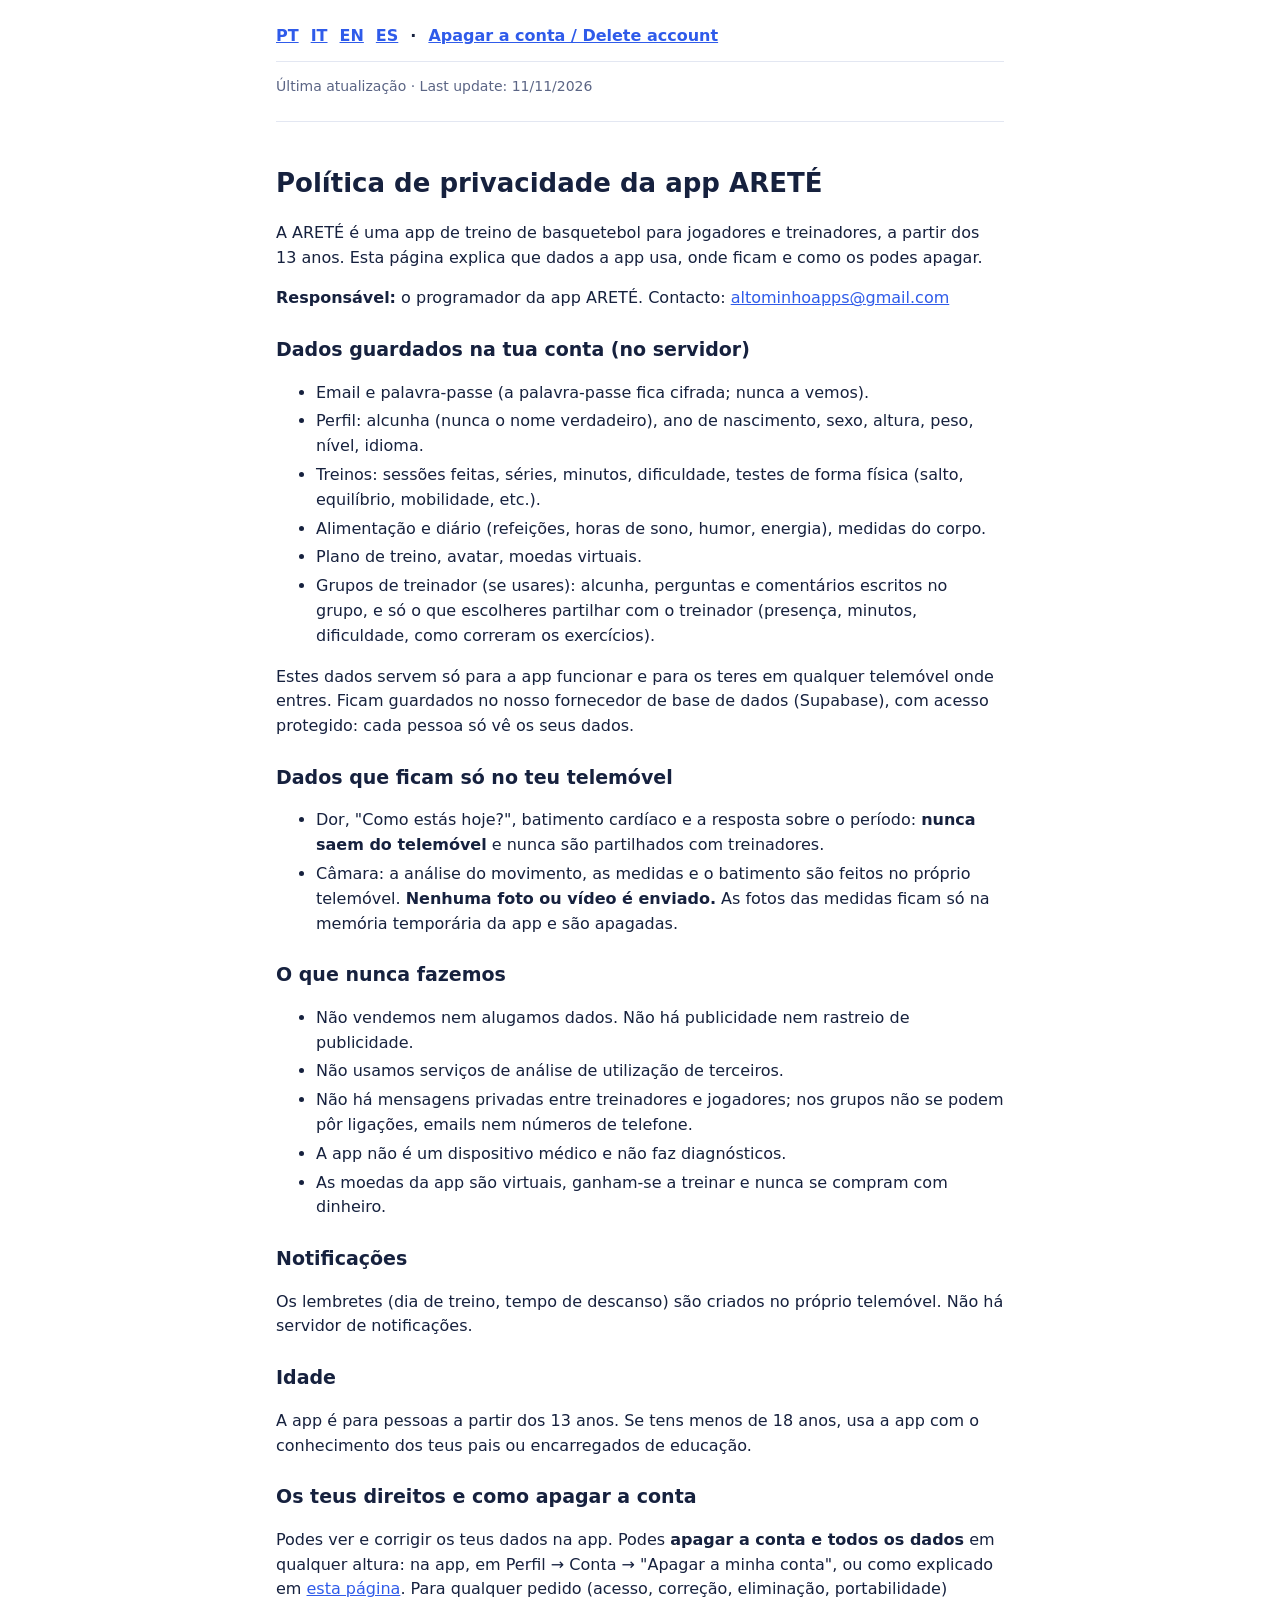
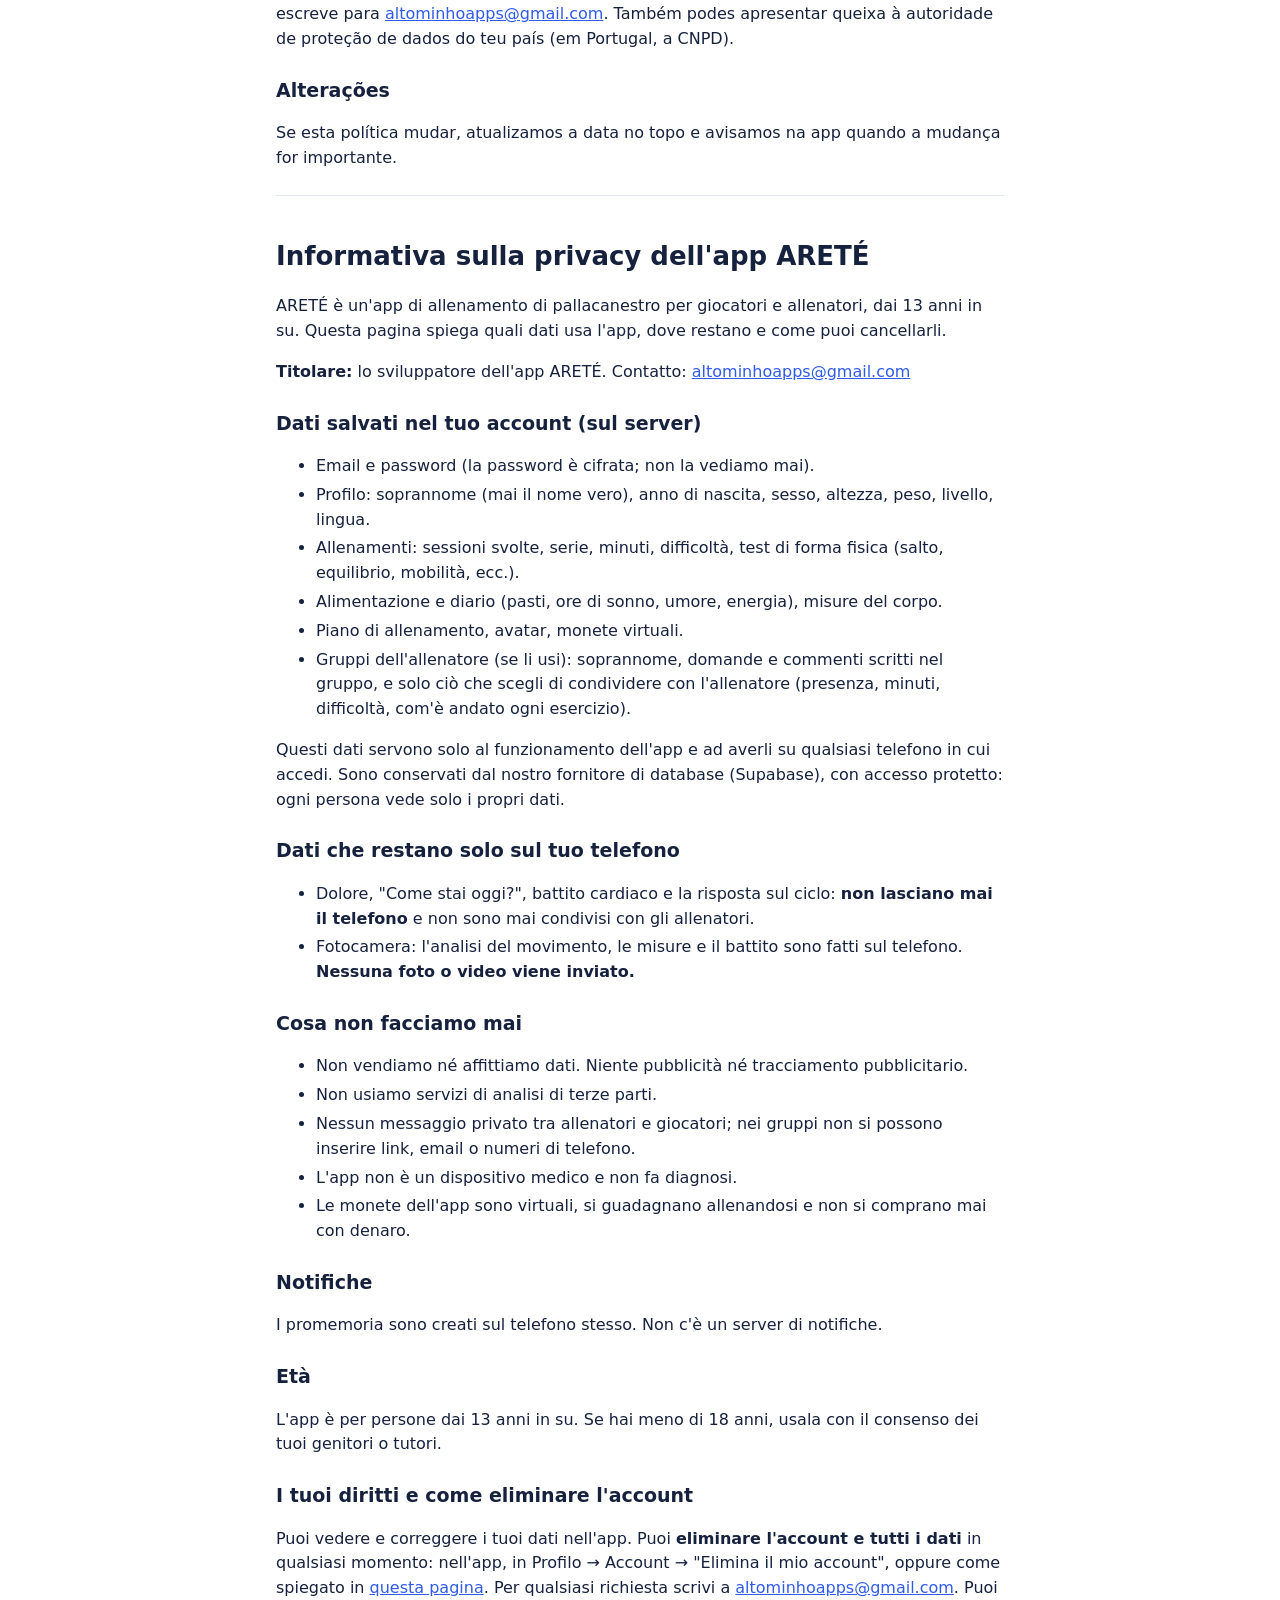
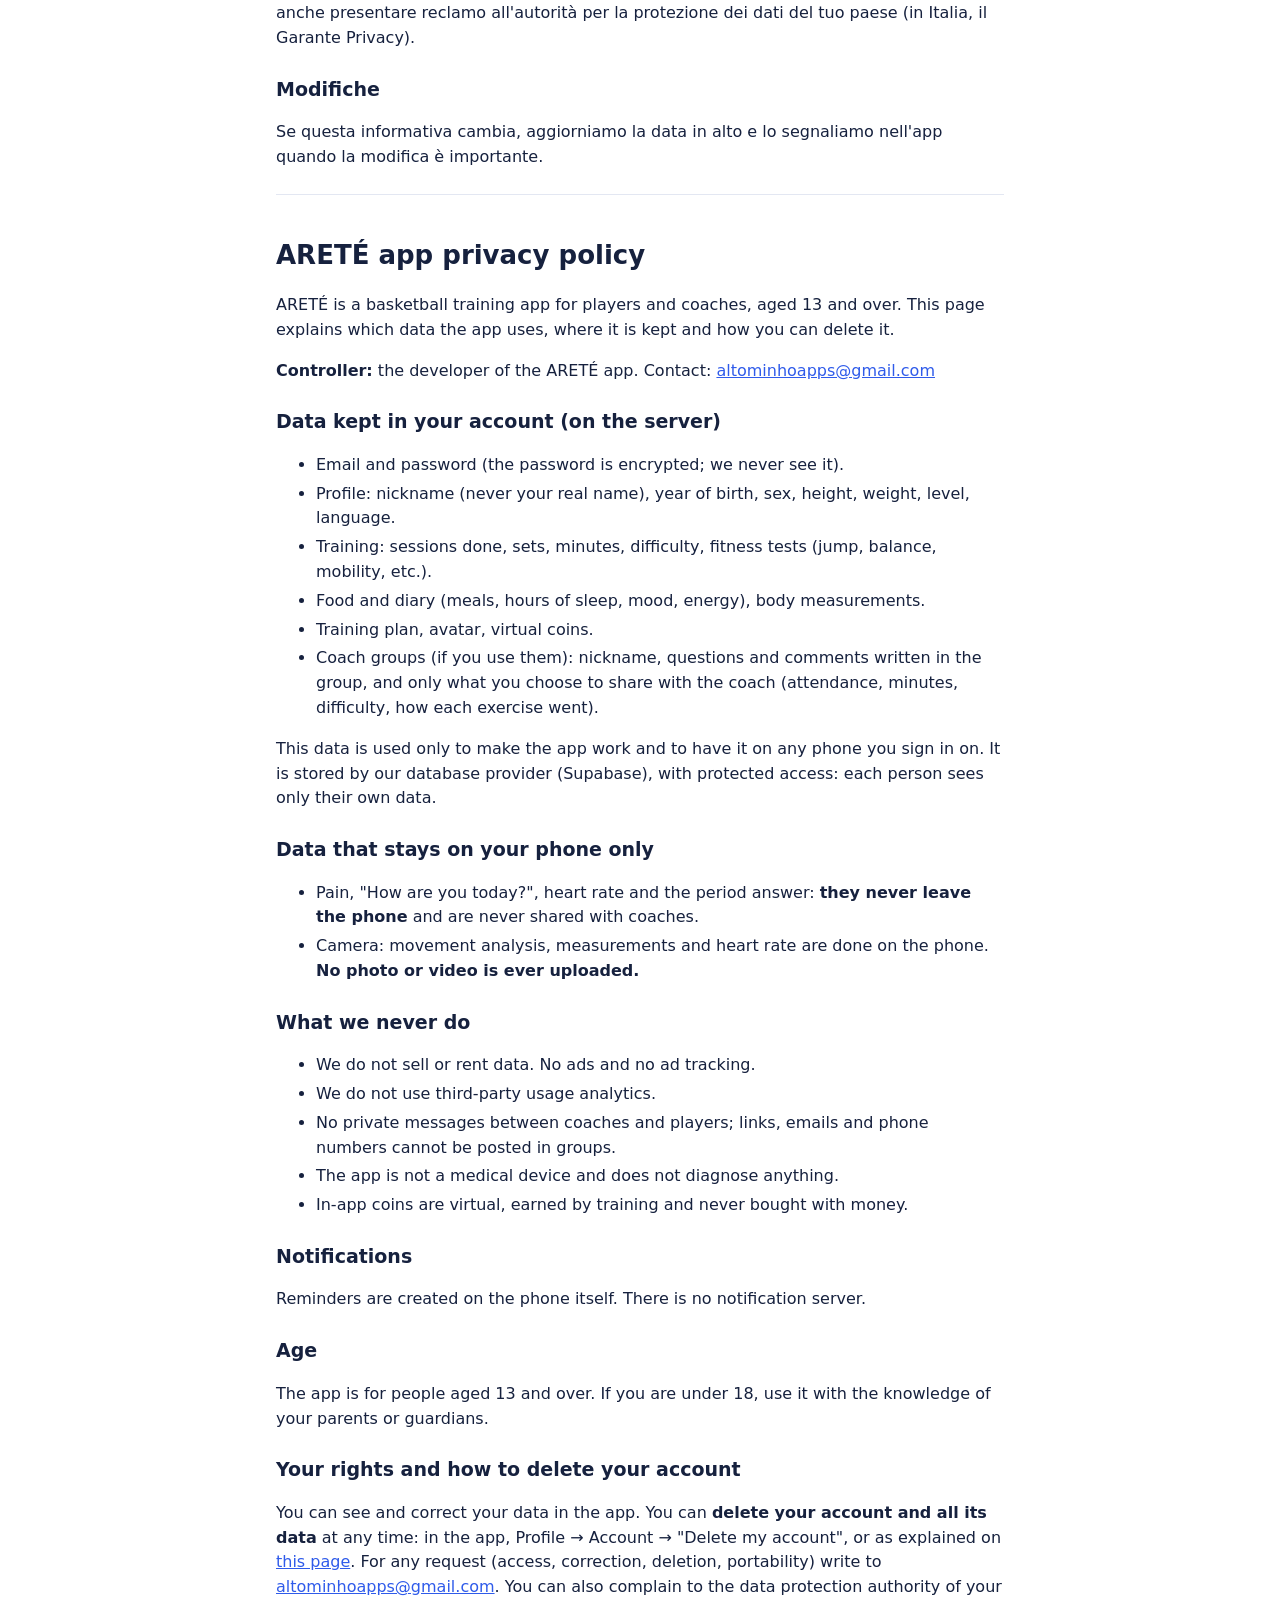
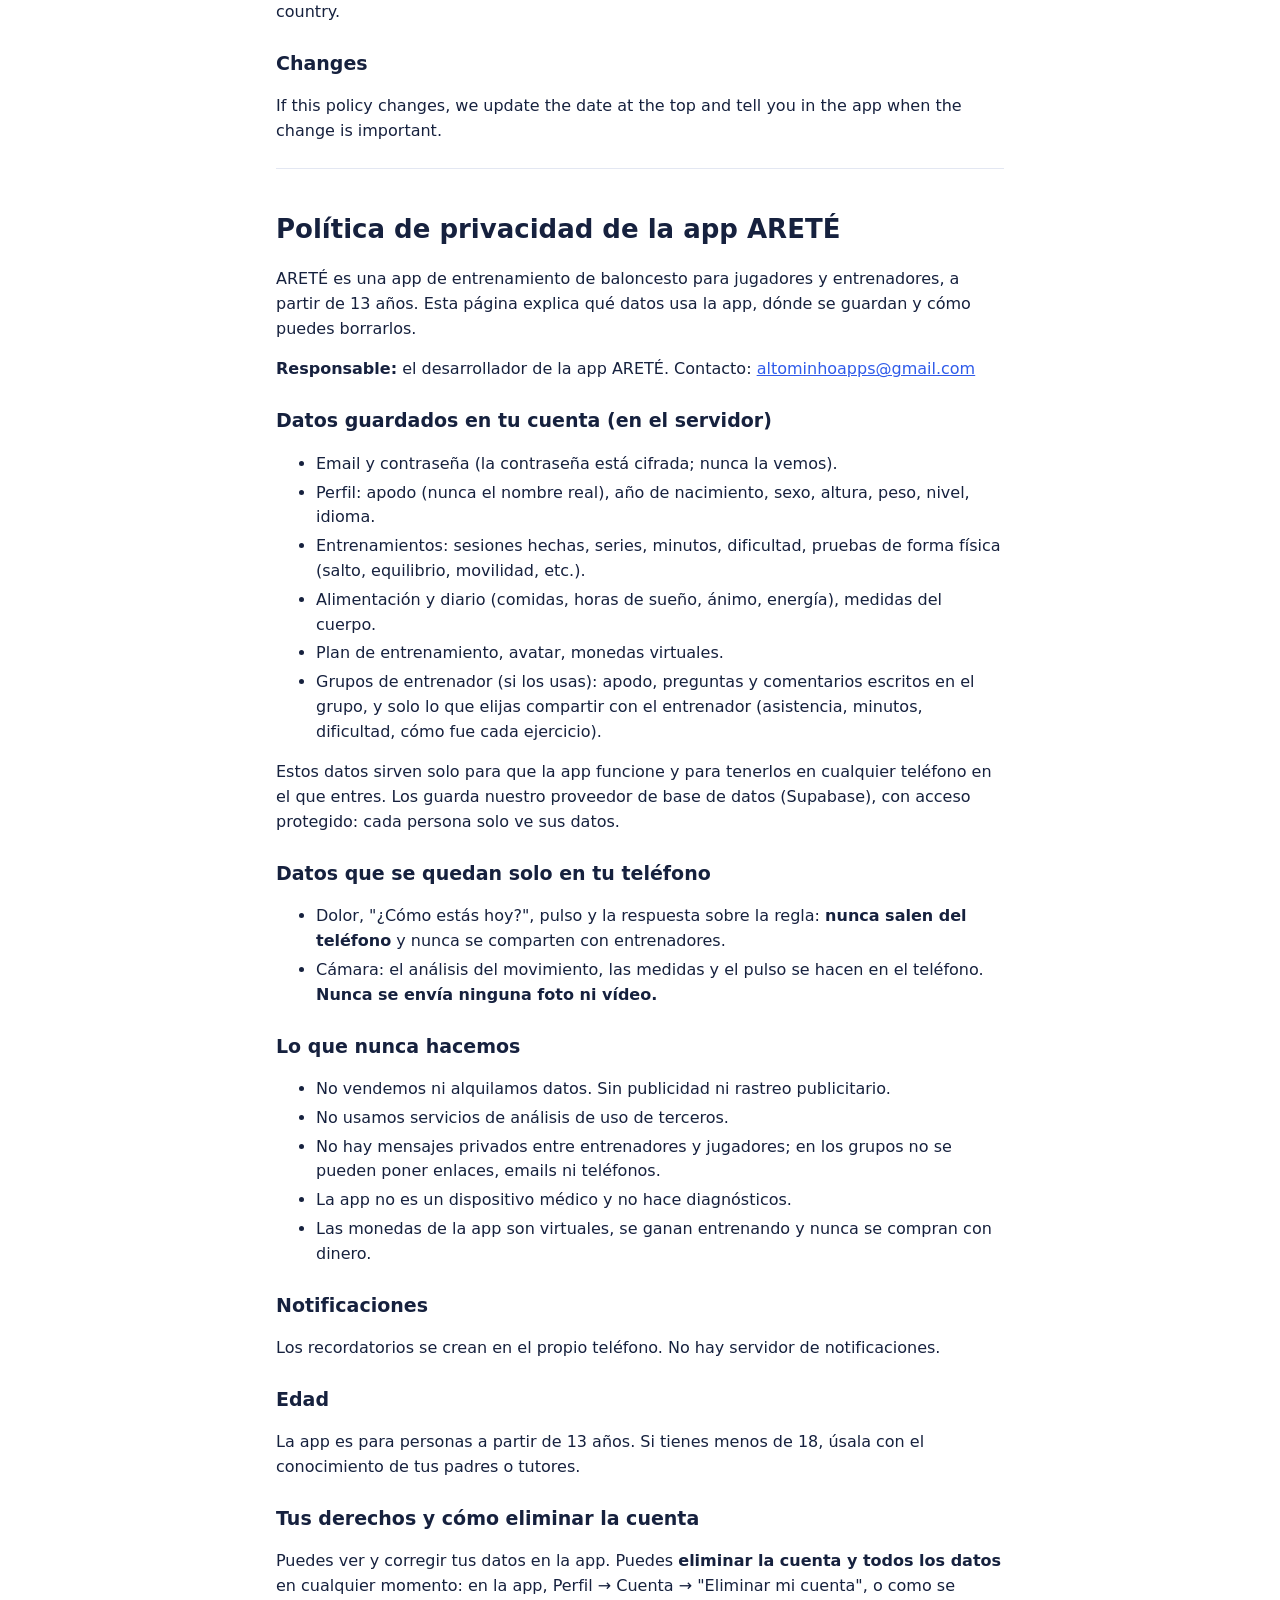
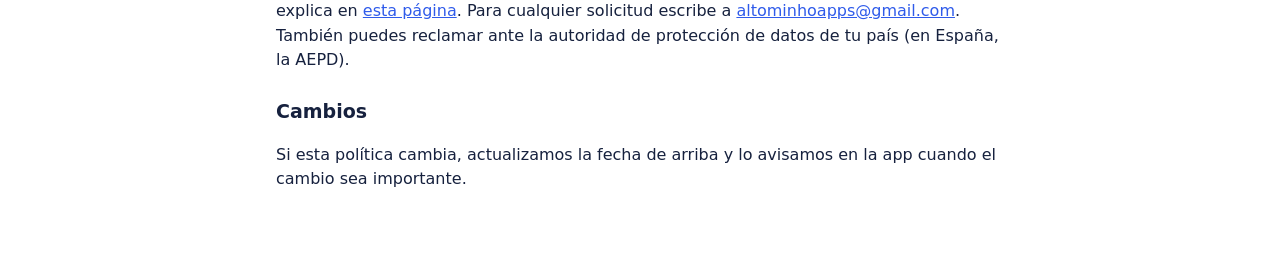
==== privacy.html @ 1be3f783 "ARETÉ: privacy policy and account deletion pages (PT/IT/EN/ES)" ====
<!doctype html>
<html lang="pt">
<head>
<meta charset="utf-8">
<meta name="viewport" content="width=device-width, initial-scale=1">
<title>ARETÉ — Política de privacidade · Privacy policy</title>
<link rel="stylesheet" href="style.css">
</head>
<body>
<main>
<nav class="langs"><a href="#pt">PT</a><a href="#it">IT</a><a href="#en">EN</a><a href="#es">ES</a> · <a href="delete.html">Apagar a conta / Delete account</a></nav>
<p class="meta">Última atualização · Last update: 11/11/2026</p>

<!-- ================================================================== PT -->
<section id="pt" lang="pt">
<h1>Política de privacidade da app ARETÉ</h1>
<p>A ARETÉ é uma app de treino de basquetebol para jogadores e treinadores, a partir dos 13 anos. Esta página explica que dados a app usa, onde ficam e como os podes apagar.</p>
<p><strong>Responsável:</strong> o programador da app ARETÉ. Contacto: <a href="mailto:altominhoapps@gmail.com">altominhoapps@gmail.com</a></p>

<h2>Dados guardados na tua conta (no servidor)</h2>
<ul>
<li>Email e palavra-passe (a palavra-passe fica cifrada; nunca a vemos).</li>
<li>Perfil: alcunha (nunca o nome verdadeiro), ano de nascimento, sexo, altura, peso, nível, idioma.</li>
<li>Treinos: sessões feitas, séries, minutos, dificuldade, testes de forma física (salto, equilíbrio, mobilidade, etc.).</li>
<li>Alimentação e diário (refeições, horas de sono, humor, energia), medidas do corpo.</li>
<li>Plano de treino, avatar, moedas virtuais.</li>
<li>Grupos de treinador (se usares): alcunha, perguntas e comentários escritos no grupo, e só o que escolheres partilhar com o treinador (presença, minutos, dificuldade, como correram os exercícios).</li>
</ul>
<p>Estes dados servem só para a app funcionar e para os teres em qualquer telemóvel onde entres. Ficam guardados no nosso fornecedor de base de dados (Supabase), com acesso protegido: cada pessoa só vê os seus dados.</p>

<h2>Dados que ficam só no teu telemóvel</h2>
<ul>
<li>Dor, "Como estás hoje?", batimento cardíaco e a resposta sobre o período: <strong>nunca saem do telemóvel</strong> e nunca são partilhados com treinadores.</li>
<li>Câmara: a análise do movimento, as medidas e o batimento são feitos no próprio telemóvel. <strong>Nenhuma foto ou vídeo é enviado.</strong> As fotos das medidas ficam só na memória temporária da app e são apagadas.</li>
</ul>

<h2>O que nunca fazemos</h2>
<ul>
<li>Não vendemos nem alugamos dados. Não há publicidade nem rastreio de publicidade.</li>
<li>Não usamos serviços de análise de utilização de terceiros.</li>
<li>Não há mensagens privadas entre treinadores e jogadores; nos grupos não se podem pôr ligações, emails nem números de telefone.</li>
<li>A app não é um dispositivo médico e não faz diagnósticos.</li>
<li>As moedas da app são virtuais, ganham-se a treinar e nunca se compram com dinheiro.</li>
</ul>

<h2>Notificações</h2>
<p>Os lembretes (dia de treino, tempo de descanso) são criados no próprio telemóvel. Não há servidor de notificações.</p>

<h2>Idade</h2>
<p>A app é para pessoas a partir dos 13 anos. Se tens menos de 18 anos, usa a app com o conhecimento dos teus pais ou encarregados de educação.</p>

<h2>Os teus direitos e como apagar a conta</h2>
<p>Podes ver e corrigir os teus dados na app. Podes <strong>apagar a conta e todos os dados</strong> em qualquer altura: na app, em Perfil → Conta → "Apagar a minha conta", ou como explicado em <a href="delete.html#pt">esta página</a>. Para qualquer pedido (acesso, correção, eliminação, portabilidade) escreve para <a href="mailto:altominhoapps@gmail.com">altominhoapps@gmail.com</a>. Também podes apresentar queixa à autoridade de proteção de dados do teu país (em Portugal, a CNPD).</p>

<h2>Alterações</h2>
<p>Se esta política mudar, atualizamos a data no topo e avisamos na app quando a mudança for importante.</p>
</section>

<!-- ================================================================== IT -->
<section id="it" lang="it">
<h1>Informativa sulla privacy dell'app ARETÉ</h1>
<p>ARETÉ è un'app di allenamento di pallacanestro per giocatori e allenatori, dai 13 anni in su. Questa pagina spiega quali dati usa l'app, dove restano e come puoi cancellarli.</p>
<p><strong>Titolare:</strong> lo sviluppatore dell'app ARETÉ. Contatto: <a href="mailto:altominhoapps@gmail.com">altominhoapps@gmail.com</a></p>
<h2>Dati salvati nel tuo account (sul server)</h2>
<ul>
<li>Email e password (la password è cifrata; non la vediamo mai).</li>
<li>Profilo: soprannome (mai il nome vero), anno di nascita, sesso, altezza, peso, livello, lingua.</li>
<li>Allenamenti: sessioni svolte, serie, minuti, difficoltà, test di forma fisica (salto, equilibrio, mobilità, ecc.).</li>
<li>Alimentazione e diario (pasti, ore di sonno, umore, energia), misure del corpo.</li>
<li>Piano di allenamento, avatar, monete virtuali.</li>
<li>Gruppi dell'allenatore (se li usi): soprannome, domande e commenti scritti nel gruppo, e solo ciò che scegli di condividere con l'allenatore (presenza, minuti, difficoltà, com'è andato ogni esercizio).</li>
</ul>
<p>Questi dati servono solo al funzionamento dell'app e ad averli su qualsiasi telefono in cui accedi. Sono conservati dal nostro fornitore di database (Supabase), con accesso protetto: ogni persona vede solo i propri dati.</p>
<h2>Dati che restano solo sul tuo telefono</h2>
<ul>
<li>Dolore, "Come stai oggi?", battito cardiaco e la risposta sul ciclo: <strong>non lasciano mai il telefono</strong> e non sono mai condivisi con gli allenatori.</li>
<li>Fotocamera: l'analisi del movimento, le misure e il battito sono fatti sul telefono. <strong>Nessuna foto o video viene inviato.</strong></li>
</ul>
<h2>Cosa non facciamo mai</h2>
<ul>
<li>Non vendiamo né affittiamo dati. Niente pubblicità né tracciamento pubblicitario.</li>
<li>Non usiamo servizi di analisi di terze parti.</li>
<li>Nessun messaggio privato tra allenatori e giocatori; nei gruppi non si possono inserire link, email o numeri di telefono.</li>
<li>L'app non è un dispositivo medico e non fa diagnosi.</li>
<li>Le monete dell'app sono virtuali, si guadagnano allenandosi e non si comprano mai con denaro.</li>
</ul>
<h2>Notifiche</h2>
<p>I promemoria sono creati sul telefono stesso. Non c'è un server di notifiche.</p>
<h2>Età</h2>
<p>L'app è per persone dai 13 anni in su. Se hai meno di 18 anni, usala con il consenso dei tuoi genitori o tutori.</p>
<h2>I tuoi diritti e come eliminare l'account</h2>
<p>Puoi vedere e correggere i tuoi dati nell'app. Puoi <strong>eliminare l'account e tutti i dati</strong> in qualsiasi momento: nell'app, in Profilo → Account → "Elimina il mio account", oppure come spiegato in <a href="delete.html#it">questa pagina</a>. Per qualsiasi richiesta scrivi a <a href="mailto:altominhoapps@gmail.com">altominhoapps@gmail.com</a>. Puoi anche presentare reclamo all'autorità per la protezione dei dati del tuo paese (in Italia, il Garante Privacy).</p>
<h2>Modifiche</h2>
<p>Se questa informativa cambia, aggiorniamo la data in alto e lo segnaliamo nell'app quando la modifica è importante.</p>
</section>

<!-- ================================================================== EN -->
<section id="en" lang="en">
<h1>ARETÉ app privacy policy</h1>
<p>ARETÉ is a basketball training app for players and coaches, aged 13 and over. This page explains which data the app uses, where it is kept and how you can delete it.</p>
<p><strong>Controller:</strong> the developer of the ARETÉ app. Contact: <a href="mailto:altominhoapps@gmail.com">altominhoapps@gmail.com</a></p>
<h2>Data kept in your account (on the server)</h2>
<ul>
<li>Email and password (the password is encrypted; we never see it).</li>
<li>Profile: nickname (never your real name), year of birth, sex, height, weight, level, language.</li>
<li>Training: sessions done, sets, minutes, difficulty, fitness tests (jump, balance, mobility, etc.).</li>
<li>Food and diary (meals, hours of sleep, mood, energy), body measurements.</li>
<li>Training plan, avatar, virtual coins.</li>
<li>Coach groups (if you use them): nickname, questions and comments written in the group, and only what you choose to share with the coach (attendance, minutes, difficulty, how each exercise went).</li>
</ul>
<p>This data is used only to make the app work and to have it on any phone you sign in on. It is stored by our database provider (Supabase), with protected access: each person sees only their own data.</p>
<h2>Data that stays on your phone only</h2>
<ul>
<li>Pain, "How are you today?", heart rate and the period answer: <strong>they never leave the phone</strong> and are never shared with coaches.</li>
<li>Camera: movement analysis, measurements and heart rate are done on the phone. <strong>No photo or video is ever uploaded.</strong></li>
</ul>
<h2>What we never do</h2>
<ul>
<li>We do not sell or rent data. No ads and no ad tracking.</li>
<li>We do not use third-party usage analytics.</li>
<li>No private messages between coaches and players; links, emails and phone numbers cannot be posted in groups.</li>
<li>The app is not a medical device and does not diagnose anything.</li>
<li>In-app coins are virtual, earned by training and never bought with money.</li>
</ul>
<h2>Notifications</h2>
<p>Reminders are created on the phone itself. There is no notification server.</p>
<h2>Age</h2>
<p>The app is for people aged 13 and over. If you are under 18, use it with the knowledge of your parents or guardians.</p>
<h2>Your rights and how to delete your account</h2>
<p>You can see and correct your data in the app. You can <strong>delete your account and all its data</strong> at any time: in the app, Profile → Account → "Delete my account", or as explained on <a href="delete.html#en">this page</a>. For any request (access, correction, deletion, portability) write to <a href="mailto:altominhoapps@gmail.com">altominhoapps@gmail.com</a>. You can also complain to the data protection authority of your country.</p>
<h2>Changes</h2>
<p>If this policy changes, we update the date at the top and tell you in the app when the change is important.</p>
</section>

<!-- ================================================================== ES -->
<section id="es" lang="es">
<h1>Política de privacidad de la app ARETÉ</h1>
<p>ARETÉ es una app de entrenamiento de baloncesto para jugadores y entrenadores, a partir de 13 años. Esta página explica qué datos usa la app, dónde se guardan y cómo puedes borrarlos.</p>
<p><strong>Responsable:</strong> el desarrollador de la app ARETÉ. Contacto: <a href="mailto:altominhoapps@gmail.com">altominhoapps@gmail.com</a></p>
<h2>Datos guardados en tu cuenta (en el servidor)</h2>
<ul>
<li>Email y contraseña (la contraseña está cifrada; nunca la vemos).</li>
<li>Perfil: apodo (nunca el nombre real), año de nacimiento, sexo, altura, peso, nivel, idioma.</li>
<li>Entrenamientos: sesiones hechas, series, minutos, dificultad, pruebas de forma física (salto, equilibrio, movilidad, etc.).</li>
<li>Alimentación y diario (comidas, horas de sueño, ánimo, energía), medidas del cuerpo.</li>
<li>Plan de entrenamiento, avatar, monedas virtuales.</li>
<li>Grupos de entrenador (si los usas): apodo, preguntas y comentarios escritos en el grupo, y solo lo que elijas compartir con el entrenador (asistencia, minutos, dificultad, cómo fue cada ejercicio).</li>
</ul>
<p>Estos datos sirven solo para que la app funcione y para tenerlos en cualquier teléfono en el que entres. Los guarda nuestro proveedor de base de datos (Supabase), con acceso protegido: cada persona solo ve sus datos.</p>
<h2>Datos que se quedan solo en tu teléfono</h2>
<ul>
<li>Dolor, "¿Cómo estás hoy?", pulso y la respuesta sobre la regla: <strong>nunca salen del teléfono</strong> y nunca se comparten con entrenadores.</li>
<li>Cámara: el análisis del movimiento, las medidas y el pulso se hacen en el teléfono. <strong>Nunca se envía ninguna foto ni vídeo.</strong></li>
</ul>
<h2>Lo que nunca hacemos</h2>
<ul>
<li>No vendemos ni alquilamos datos. Sin publicidad ni rastreo publicitario.</li>
<li>No usamos servicios de análisis de uso de terceros.</li>
<li>No hay mensajes privados entre entrenadores y jugadores; en los grupos no se pueden poner enlaces, emails ni teléfonos.</li>
<li>La app no es un dispositivo médico y no hace diagnósticos.</li>
<li>Las monedas de la app son virtuales, se ganan entrenando y nunca se compran con dinero.</li>
</ul>
<h2>Notificaciones</h2>
<p>Los recordatorios se crean en el propio teléfono. No hay servidor de notificaciones.</p>
<h2>Edad</h2>
<p>La app es para personas a partir de 13 años. Si tienes menos de 18, úsala con el conocimiento de tus padres o tutores.</p>
<h2>Tus derechos y cómo eliminar la cuenta</h2>
<p>Puedes ver y corregir tus datos en la app. Puedes <strong>eliminar la cuenta y todos los datos</strong> en cualquier momento: en la app, Perfil → Cuenta → "Eliminar mi cuenta", o como se explica en <a href="delete.html#es">esta página</a>. Para cualquier solicitud escribe a <a href="mailto:altominhoapps@gmail.com">altominhoapps@gmail.com</a>. También puedes reclamar ante la autoridad de protección de datos de tu país (en España, la AEPD).</p>
<h2>Cambios</h2>
<p>Si esta política cambia, actualizamos la fecha de arriba y lo avisamos en la app cuando el cambio sea importante.</p>
</section>
</main>
</body>
</html>
---- style.css ----
:root { --bg: #ffffff; --text: #16213e; --muted: #5b6585; --accent: #2f5bea; --line: #e3e7f2; }
@media (prefers-color-scheme: dark) { :root { --bg: #0b1024; --text: #eef1fb; --muted: #9aa5c8; --accent: #6ea8ff; --line: #24304f; } }
* { box-sizing: border-box; }
body { margin: 0; background: var(--bg); color: var(--text); font: 16px/1.55 system-ui, -apple-system, "Segoe UI", Roboto, sans-serif; }
main { max-width: 760px; margin: 0 auto; padding: 24px 16px 64px; }
a { color: var(--accent); }
.langs { display: flex; gap: 12px; flex-wrap: wrap; font-weight: 700; padding-bottom: 12px; border-bottom: 1px solid var(--line); }
.meta { color: var(--muted); font-size: 14px; }
section { padding-top: 24px; border-top: 1px solid var(--line); margin-top: 24px; }
h1 { font-size: 26px; line-height: 1.2; }
h2 { font-size: 19px; margin-top: 24px; }
li { margin: 4px 0; }
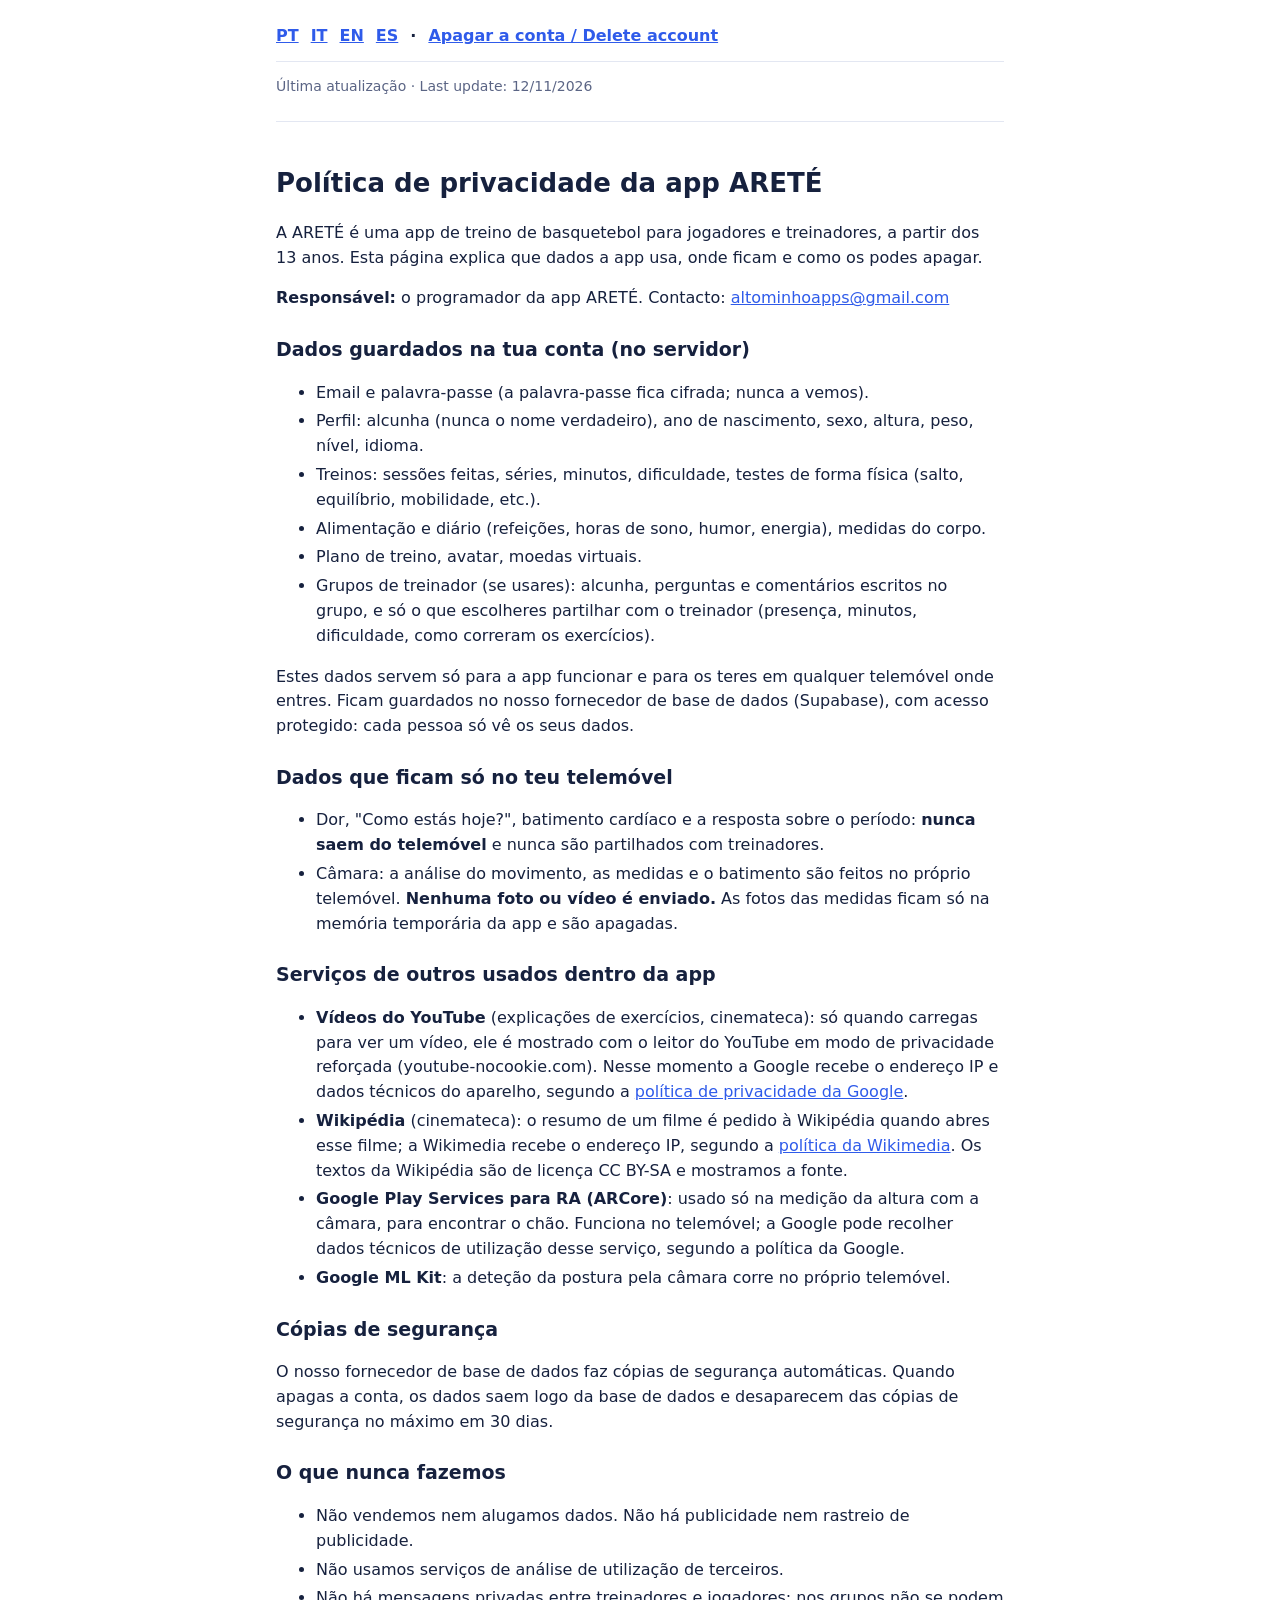
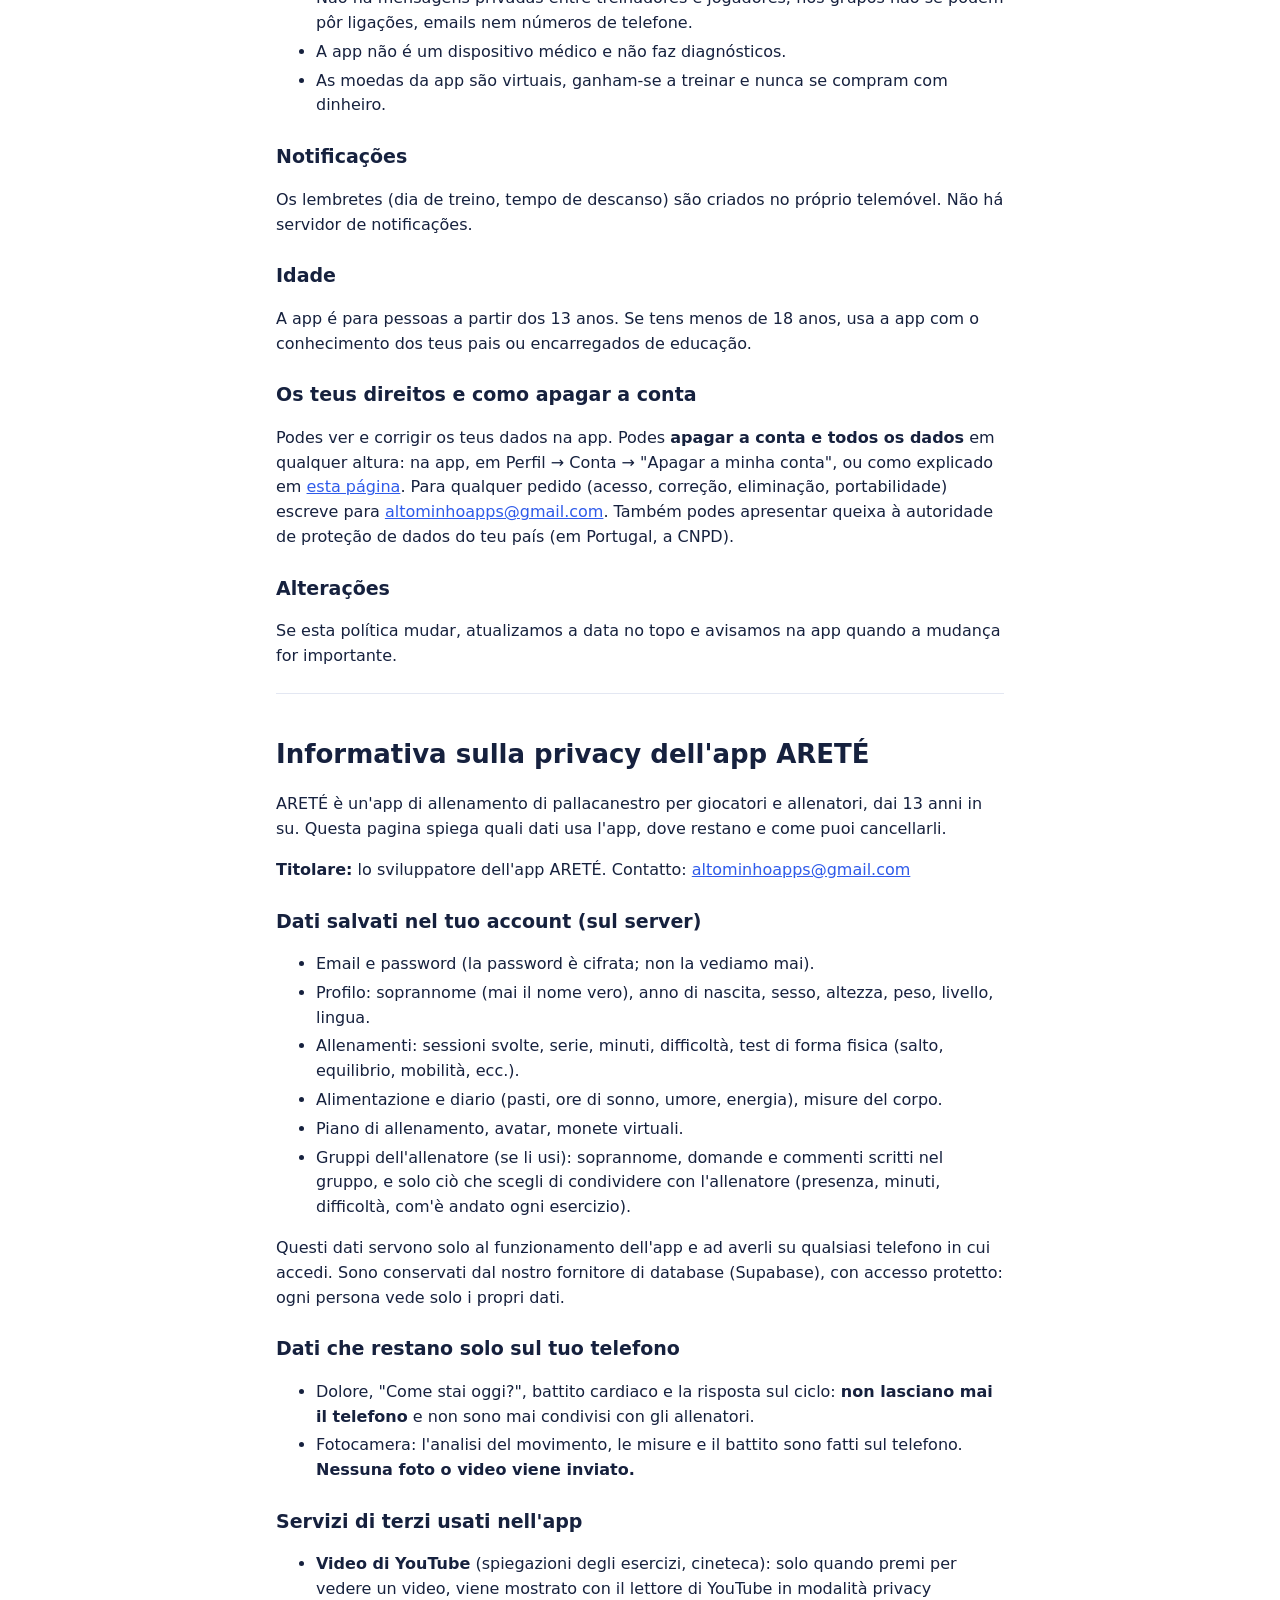
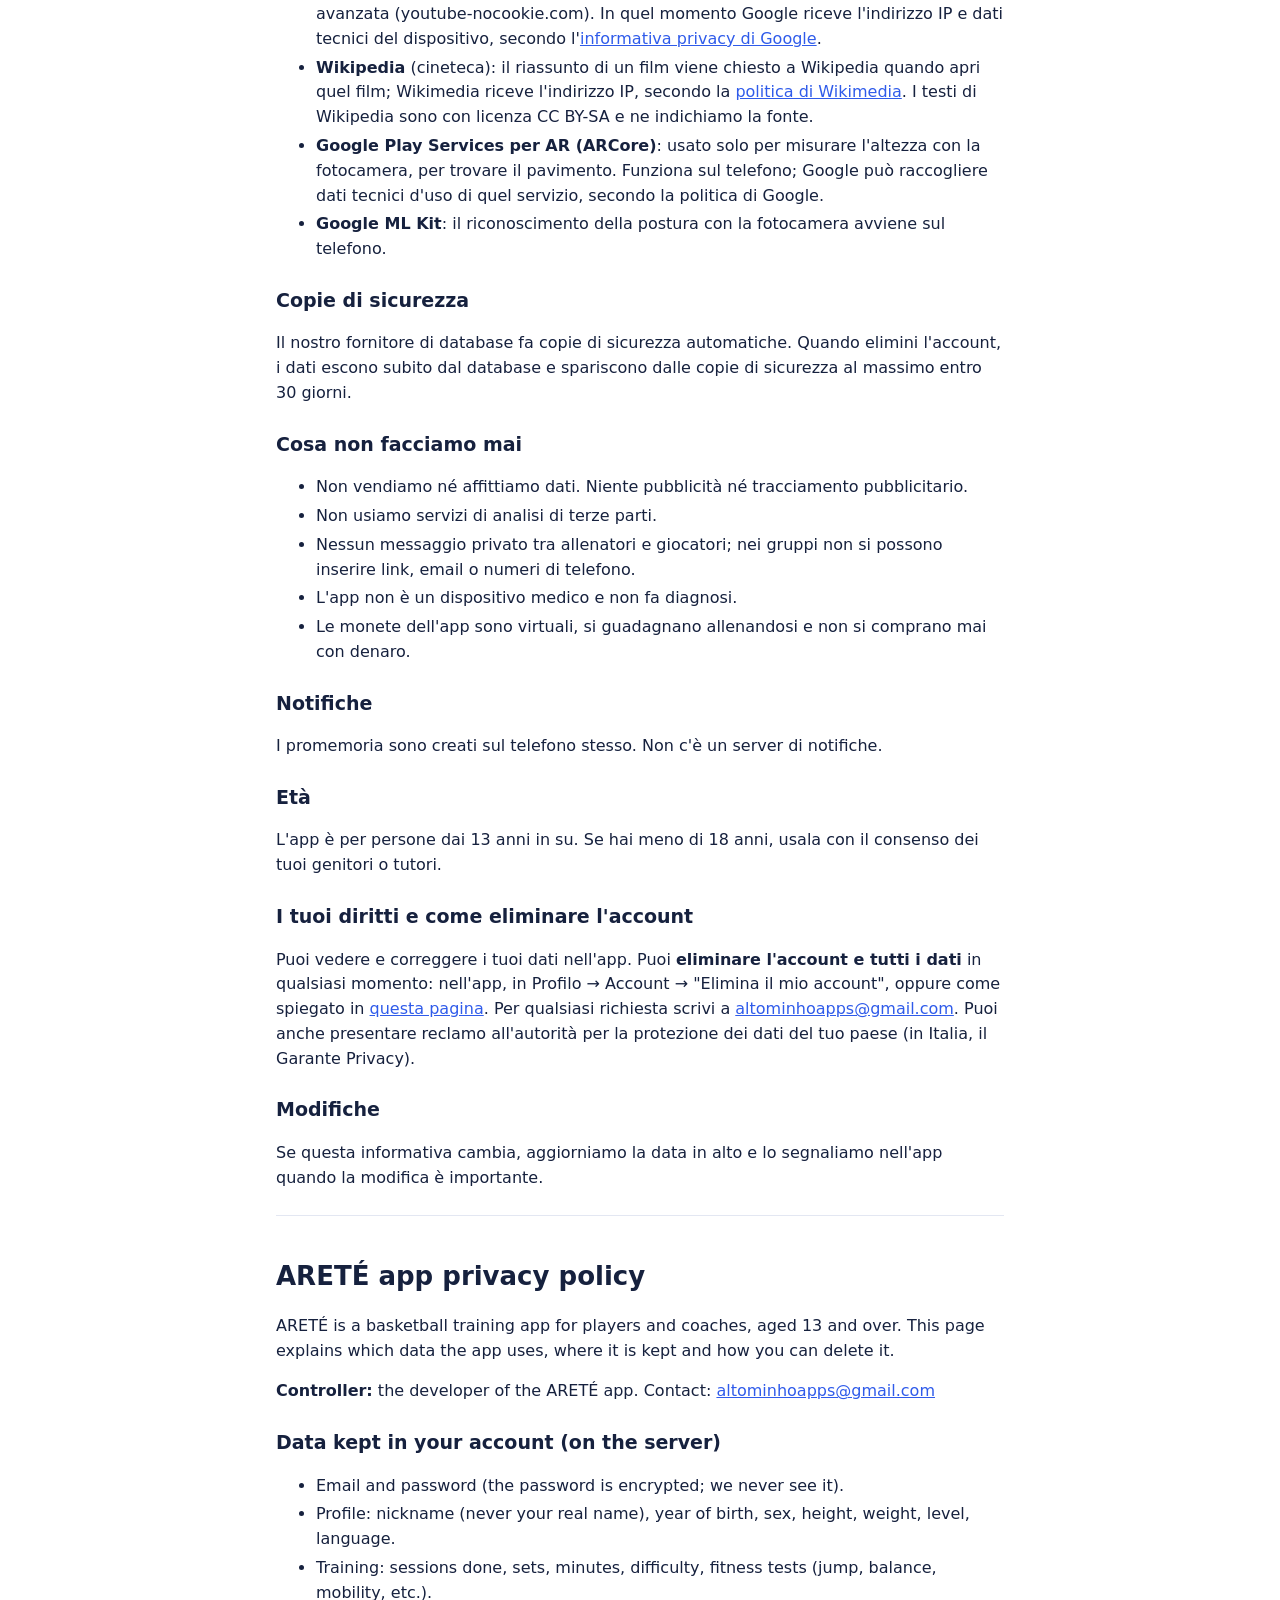
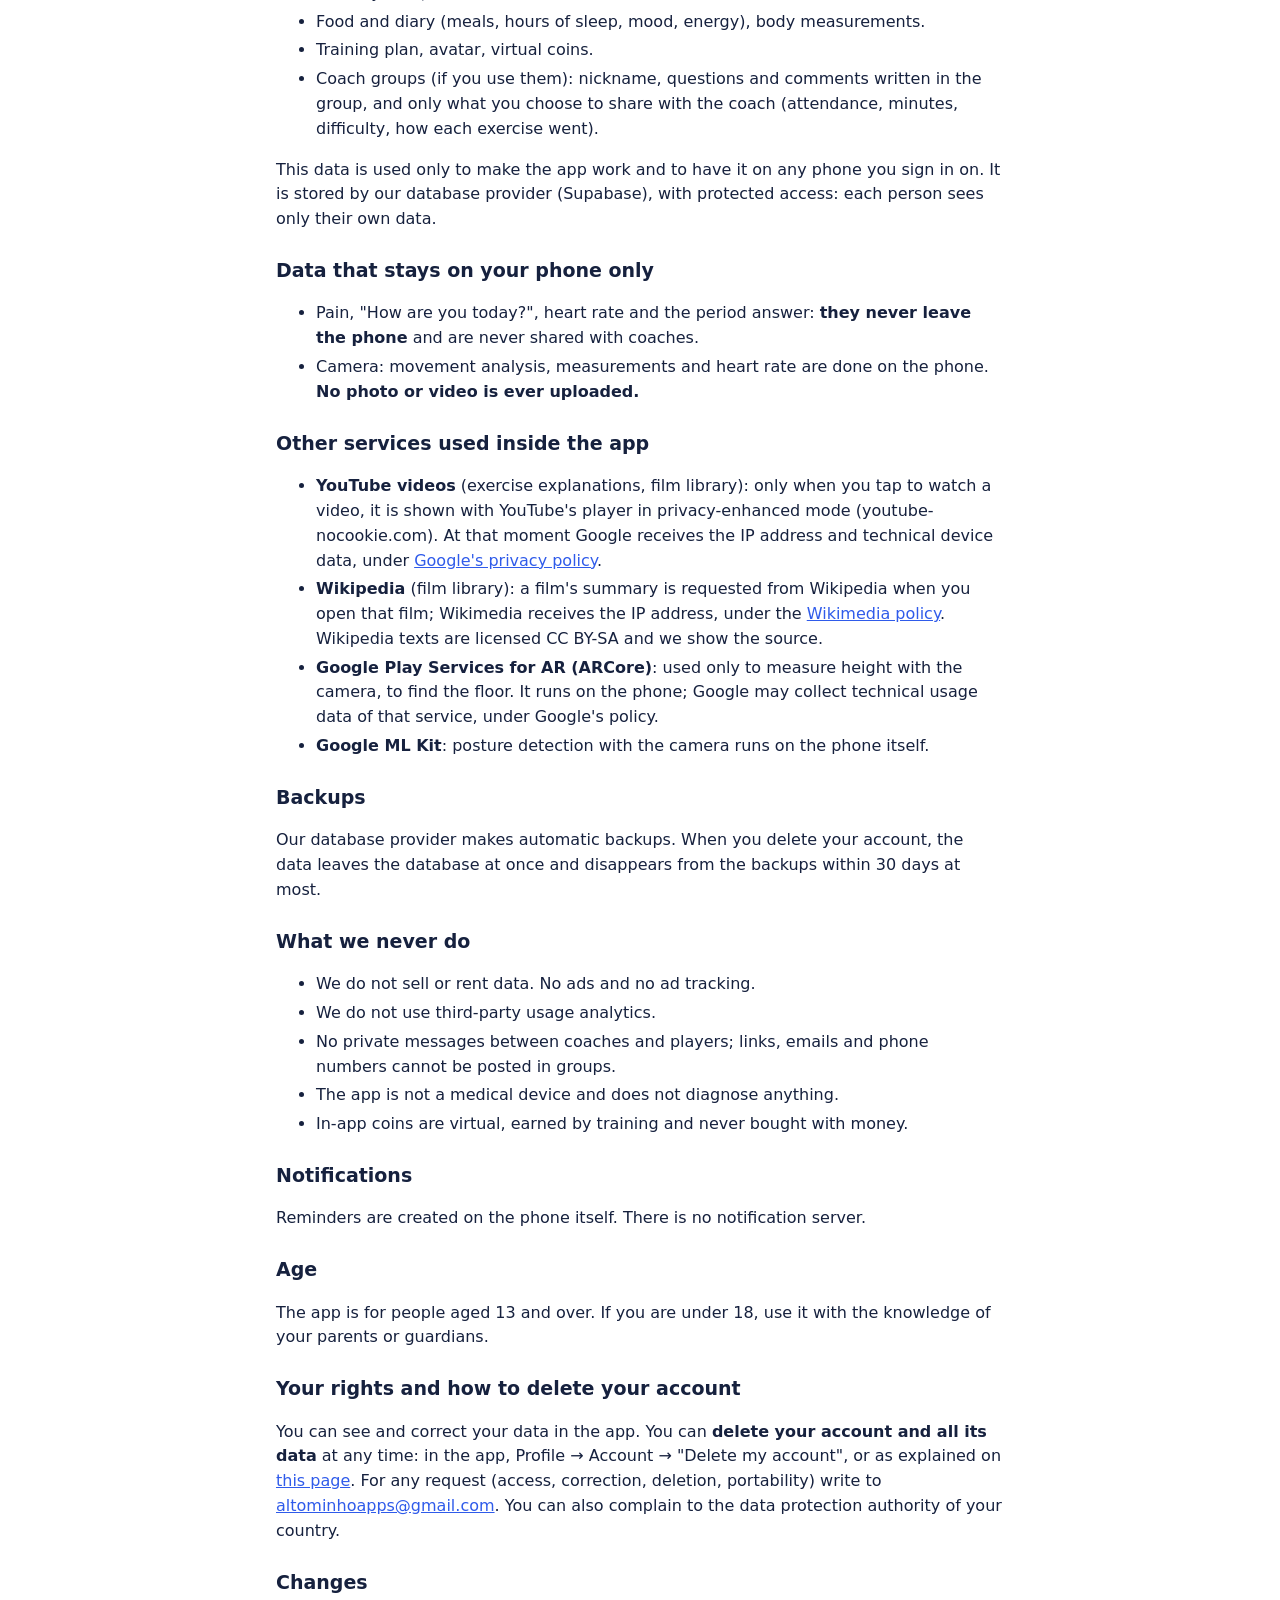
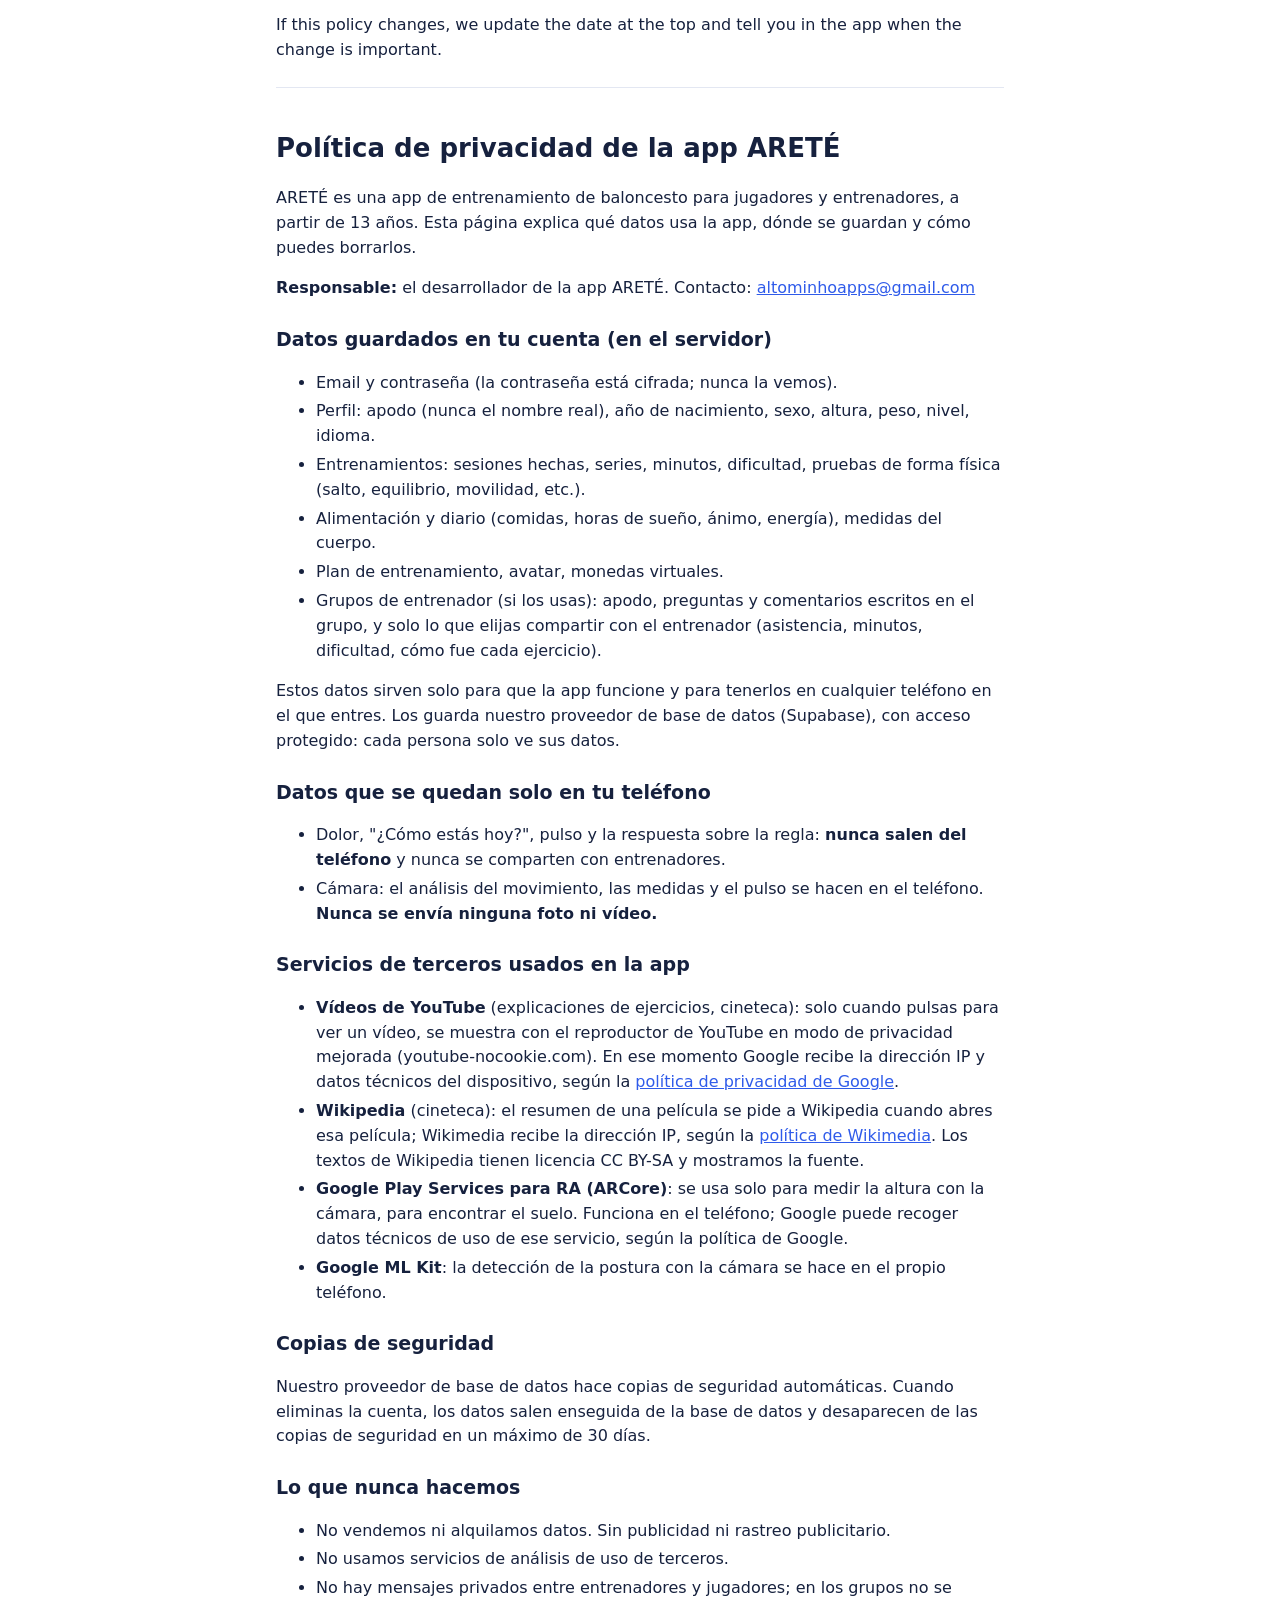
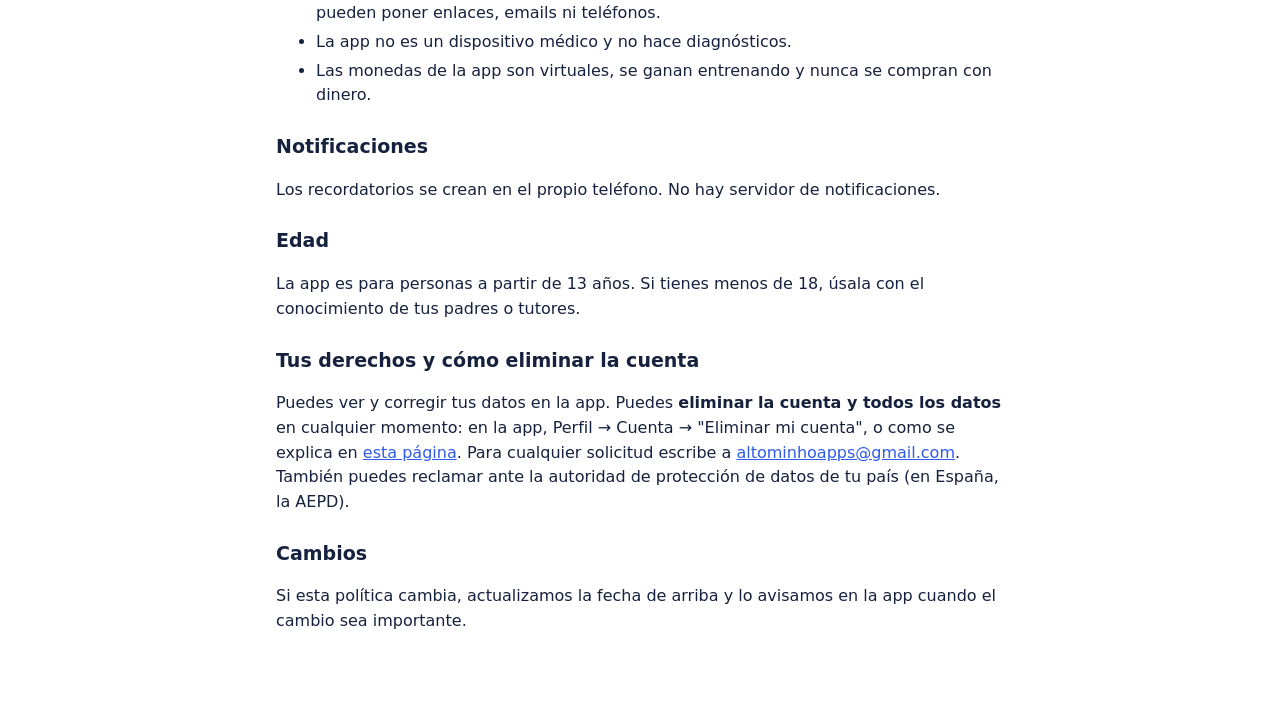
==== commit 28410caf: "Privacy: YouTube, Wikipedia, ARCore, ML Kit and backups (PT/IT/EN/ES)" ====
--- a/privacy.html
+++ b/privacy.html
@@ -1,174 +1,214 @@
-<!doctype html>
-<html lang="pt">
-<head>
-<meta charset="utf-8">
-<meta name="viewport" content="width=device-width, initial-scale=1">
-<title>ARETÉ — Política de privacidade · Privacy policy</title>
-<link rel="stylesheet" href="style.css">
-</head>
-<body>
-<main>
-<nav class="langs"><a href="#pt">PT</a><a href="#it">IT</a><a href="#en">EN</a><a href="#es">ES</a> · <a href="delete.html">Apagar a conta / Delete account</a></nav>
-<p class="meta">Última atualização · Last update: 11/11/2026</p>
-
-<!-- ================================================================== PT -->
-<section id="pt" lang="pt">
-<h1>Política de privacidade da app ARETÉ</h1>
-<p>A ARETÉ é uma app de treino de basquetebol para jogadores e treinadores, a partir dos 13 anos. Esta página explica que dados a app usa, onde ficam e como os podes apagar.</p>
-<p><strong>Responsável:</strong> o programador da app ARETÉ. Contacto: <a href="mailto:altominhoapps@gmail.com">altominhoapps@gmail.com</a></p>
-
-<h2>Dados guardados na tua conta (no servidor)</h2>
-<ul>
-<li>Email e palavra-passe (a palavra-passe fica cifrada; nunca a vemos).</li>
-<li>Perfil: alcunha (nunca o nome verdadeiro), ano de nascimento, sexo, altura, peso, nível, idioma.</li>
-<li>Treinos: sessões feitas, séries, minutos, dificuldade, testes de forma física (salto, equilíbrio, mobilidade, etc.).</li>
-<li>Alimentação e diário (refeições, horas de sono, humor, energia), medidas do corpo.</li>
-<li>Plano de treino, avatar, moedas virtuais.</li>
-<li>Grupos de treinador (se usares): alcunha, perguntas e comentários escritos no grupo, e só o que escolheres partilhar com o treinador (presença, minutos, dificuldade, como correram os exercícios).</li>
-</ul>
-<p>Estes dados servem só para a app funcionar e para os teres em qualquer telemóvel onde entres. Ficam guardados no nosso fornecedor de base de dados (Supabase), com acesso protegido: cada pessoa só vê os seus dados.</p>
-
-<h2>Dados que ficam só no teu telemóvel</h2>
-<ul>
-<li>Dor, "Como estás hoje?", batimento cardíaco e a resposta sobre o período: <strong>nunca saem do telemóvel</strong> e nunca são partilhados com treinadores.</li>
-<li>Câmara: a análise do movimento, as medidas e o batimento são feitos no próprio telemóvel. <strong>Nenhuma foto ou vídeo é enviado.</strong> As fotos das medidas ficam só na memória temporária da app e são apagadas.</li>
-</ul>
-
-<h2>O que nunca fazemos</h2>
-<ul>
-<li>Não vendemos nem alugamos dados. Não há publicidade nem rastreio de publicidade.</li>
-<li>Não usamos serviços de análise de utilização de terceiros.</li>
-<li>Não há mensagens privadas entre treinadores e jogadores; nos grupos não se podem pôr ligações, emails nem números de telefone.</li>
-<li>A app não é um dispositivo médico e não faz diagnósticos.</li>
-<li>As moedas da app são virtuais, ganham-se a treinar e nunca se compram com dinheiro.</li>
-</ul>
-
-<h2>Notificações</h2>
-<p>Os lembretes (dia de treino, tempo de descanso) são criados no próprio telemóvel. Não há servidor de notificações.</p>
-
-<h2>Idade</h2>
-<p>A app é para pessoas a partir dos 13 anos. Se tens menos de 18 anos, usa a app com o conhecimento dos teus pais ou encarregados de educação.</p>
-
-<h2>Os teus direitos e como apagar a conta</h2>
-<p>Podes ver e corrigir os teus dados na app. Podes <strong>apagar a conta e todos os dados</strong> em qualquer altura: na app, em Perfil → Conta → "Apagar a minha conta", ou como explicado em <a href="delete.html#pt">esta página</a>. Para qualquer pedido (acesso, correção, eliminação, portabilidade) escreve para <a href="mailto:altominhoapps@gmail.com">altominhoapps@gmail.com</a>. Também podes apresentar queixa à autoridade de proteção de dados do teu país (em Portugal, a CNPD).</p>
-
-<h2>Alterações</h2>
-<p>Se esta política mudar, atualizamos a data no topo e avisamos na app quando a mudança for importante.</p>
-</section>
-
-<!-- ================================================================== IT -->
-<section id="it" lang="it">
-<h1>Informativa sulla privacy dell'app ARETÉ</h1>
-<p>ARETÉ è un'app di allenamento di pallacanestro per giocatori e allenatori, dai 13 anni in su. Questa pagina spiega quali dati usa l'app, dove restano e come puoi cancellarli.</p>
-<p><strong>Titolare:</strong> lo sviluppatore dell'app ARETÉ. Contatto: <a href="mailto:altominhoapps@gmail.com">altominhoapps@gmail.com</a></p>
-<h2>Dati salvati nel tuo account (sul server)</h2>
-<ul>
-<li>Email e password (la password è cifrata; non la vediamo mai).</li>
-<li>Profilo: soprannome (mai il nome vero), anno di nascita, sesso, altezza, peso, livello, lingua.</li>
-<li>Allenamenti: sessioni svolte, serie, minuti, difficoltà, test di forma fisica (salto, equilibrio, mobilità, ecc.).</li>
-<li>Alimentazione e diario (pasti, ore di sonno, umore, energia), misure del corpo.</li>
-<li>Piano di allenamento, avatar, monete virtuali.</li>
-<li>Gruppi dell'allenatore (se li usi): soprannome, domande e commenti scritti nel gruppo, e solo ciò che scegli di condividere con l'allenatore (presenza, minuti, difficoltà, com'è andato ogni esercizio).</li>
-</ul>
-<p>Questi dati servono solo al funzionamento dell'app e ad averli su qualsiasi telefono in cui accedi. Sono conservati dal nostro fornitore di database (Supabase), con accesso protetto: ogni persona vede solo i propri dati.</p>
-<h2>Dati che restano solo sul tuo telefono</h2>
-<ul>
-<li>Dolore, "Come stai oggi?", battito cardiaco e la risposta sul ciclo: <strong>non lasciano mai il telefono</strong> e non sono mai condivisi con gli allenatori.</li>
-<li>Fotocamera: l'analisi del movimento, le misure e il battito sono fatti sul telefono. <strong>Nessuna foto o video viene inviato.</strong></li>
-</ul>
-<h2>Cosa non facciamo mai</h2>
-<ul>
-<li>Non vendiamo né affittiamo dati. Niente pubblicità né tracciamento pubblicitario.</li>
-<li>Non usiamo servizi di analisi di terze parti.</li>
-<li>Nessun messaggio privato tra allenatori e giocatori; nei gruppi non si possono inserire link, email o numeri di telefono.</li>
-<li>L'app non è un dispositivo medico e non fa diagnosi.</li>
-<li>Le monete dell'app sono virtuali, si guadagnano allenandosi e non si comprano mai con denaro.</li>
-</ul>
-<h2>Notifiche</h2>
-<p>I promemoria sono creati sul telefono stesso. Non c'è un server di notifiche.</p>
-<h2>Età</h2>
-<p>L'app è per persone dai 13 anni in su. Se hai meno di 18 anni, usala con il consenso dei tuoi genitori o tutori.</p>
-<h2>I tuoi diritti e come eliminare l'account</h2>
-<p>Puoi vedere e correggere i tuoi dati nell'app. Puoi <strong>eliminare l'account e tutti i dati</strong> in qualsiasi momento: nell'app, in Profilo → Account → "Elimina il mio account", oppure come spiegato in <a href="delete.html#it">questa pagina</a>. Per qualsiasi richiesta scrivi a <a href="mailto:altominhoapps@gmail.com">altominhoapps@gmail.com</a>. Puoi anche presentare reclamo all'autorità per la protezione dei dati del tuo paese (in Italia, il Garante Privacy).</p>
-<h2>Modifiche</h2>
-<p>Se questa informativa cambia, aggiorniamo la data in alto e lo segnaliamo nell'app quando la modifica è importante.</p>
-</section>
-
-<!-- ================================================================== EN -->
-<section id="en" lang="en">
-<h1>ARETÉ app privacy policy</h1>
-<p>ARETÉ is a basketball training app for players and coaches, aged 13 and over. This page explains which data the app uses, where it is kept and how you can delete it.</p>
-<p><strong>Controller:</strong> the developer of the ARETÉ app. Contact: <a href="mailto:altominhoapps@gmail.com">altominhoapps@gmail.com</a></p>
-<h2>Data kept in your account (on the server)</h2>
-<ul>
-<li>Email and password (the password is encrypted; we never see it).</li>
-<li>Profile: nickname (never your real name), year of birth, sex, height, weight, level, language.</li>
-<li>Training: sessions done, sets, minutes, difficulty, fitness tests (jump, balance, mobility, etc.).</li>
-<li>Food and diary (meals, hours of sleep, mood, energy), body measurements.</li>
-<li>Training plan, avatar, virtual coins.</li>
-<li>Coach groups (if you use them): nickname, questions and comments written in the group, and only what you choose to share with the coach (attendance, minutes, difficulty, how each exercise went).</li>
-</ul>
-<p>This data is used only to make the app work and to have it on any phone you sign in on. It is stored by our database provider (Supabase), with protected access: each person sees only their own data.</p>
-<h2>Data that stays on your phone only</h2>
-<ul>
-<li>Pain, "How are you today?", heart rate and the period answer: <strong>they never leave the phone</strong> and are never shared with coaches.</li>
-<li>Camera: movement analysis, measurements and heart rate are done on the phone. <strong>No photo or video is ever uploaded.</strong></li>
-</ul>
-<h2>What we never do</h2>
-<ul>
-<li>We do not sell or rent data. No ads and no ad tracking.</li>
-<li>We do not use third-party usage analytics.</li>
-<li>No private messages between coaches and players; links, emails and phone numbers cannot be posted in groups.</li>
-<li>The app is not a medical device and does not diagnose anything.</li>
-<li>In-app coins are virtual, earned by training and never bought with money.</li>
-</ul>
-<h2>Notifications</h2>
-<p>Reminders are created on the phone itself. There is no notification server.</p>
-<h2>Age</h2>
-<p>The app is for people aged 13 and over. If you are under 18, use it with the knowledge of your parents or guardians.</p>
-<h2>Your rights and how to delete your account</h2>
-<p>You can see and correct your data in the app. You can <strong>delete your account and all its data</strong> at any time: in the app, Profile → Account → "Delete my account", or as explained on <a href="delete.html#en">this page</a>. For any request (access, correction, deletion, portability) write to <a href="mailto:altominhoapps@gmail.com">altominhoapps@gmail.com</a>. You can also complain to the data protection authority of your country.</p>
-<h2>Changes</h2>
-<p>If this policy changes, we update the date at the top and tell you in the app when the change is important.</p>
-</section>
-
-<!-- ================================================================== ES -->
-<section id="es" lang="es">
-<h1>Política de privacidad de la app ARETÉ</h1>
-<p>ARETÉ es una app de entrenamiento de baloncesto para jugadores y entrenadores, a partir de 13 años. Esta página explica qué datos usa la app, dónde se guardan y cómo puedes borrarlos.</p>
-<p><strong>Responsable:</strong> el desarrollador de la app ARETÉ. Contacto: <a href="mailto:altominhoapps@gmail.com">altominhoapps@gmail.com</a></p>
-<h2>Datos guardados en tu cuenta (en el servidor)</h2>
-<ul>
-<li>Email y contraseña (la contraseña está cifrada; nunca la vemos).</li>
-<li>Perfil: apodo (nunca el nombre real), año de nacimiento, sexo, altura, peso, nivel, idioma.</li>
-<li>Entrenamientos: sesiones hechas, series, minutos, dificultad, pruebas de forma física (salto, equilibrio, movilidad, etc.).</li>
-<li>Alimentación y diario (comidas, horas de sueño, ánimo, energía), medidas del cuerpo.</li>
-<li>Plan de entrenamiento, avatar, monedas virtuales.</li>
-<li>Grupos de entrenador (si los usas): apodo, preguntas y comentarios escritos en el grupo, y solo lo que elijas compartir con el entrenador (asistencia, minutos, dificultad, cómo fue cada ejercicio).</li>
-</ul>
-<p>Estos datos sirven solo para que la app funcione y para tenerlos en cualquier teléfono en el que entres. Los guarda nuestro proveedor de base de datos (Supabase), con acceso protegido: cada persona solo ve sus datos.</p>
-<h2>Datos que se quedan solo en tu teléfono</h2>
-<ul>
-<li>Dolor, "¿Cómo estás hoy?", pulso y la respuesta sobre la regla: <strong>nunca salen del teléfono</strong> y nunca se comparten con entrenadores.</li>
-<li>Cámara: el análisis del movimiento, las medidas y el pulso se hacen en el teléfono. <strong>Nunca se envía ninguna foto ni vídeo.</strong></li>
-</ul>
-<h2>Lo que nunca hacemos</h2>
-<ul>
-<li>No vendemos ni alquilamos datos. Sin publicidad ni rastreo publicitario.</li>
-<li>No usamos servicios de análisis de uso de terceros.</li>
-<li>No hay mensajes privados entre entrenadores y jugadores; en los grupos no se pueden poner enlaces, emails ni teléfonos.</li>
-<li>La app no es un dispositivo médico y no hace diagnósticos.</li>
-<li>Las monedas de la app son virtuales, se ganan entrenando y nunca se compran con dinero.</li>
-</ul>
-<h2>Notificaciones</h2>
-<p>Los recordatorios se crean en el propio teléfono. No hay servidor de notificaciones.</p>
-<h2>Edad</h2>
-<p>La app es para personas a partir de 13 años. Si tienes menos de 18, úsala con el conocimiento de tus padres o tutores.</p>
-<h2>Tus derechos y cómo eliminar la cuenta</h2>
-<p>Puedes ver y corregir tus datos en la app. Puedes <strong>eliminar la cuenta y todos los datos</strong> en cualquier momento: en la app, Perfil → Cuenta → "Eliminar mi cuenta", o como se explica en <a href="delete.html#es">esta página</a>. Para cualquier solicitud escribe a <a href="mailto:altominhoapps@gmail.com">altominhoapps@gmail.com</a>. También puedes reclamar ante la autoridad de protección de datos de tu país (en España, la AEPD).</p>
-<h2>Cambios</h2>
-<p>Si esta política cambia, actualizamos la fecha de arriba y lo avisamos en la app cuando el cambio sea importante.</p>
-</section>
-</main>
-</body>
-</html>
+<!doctype html>
+<html lang="pt">
+<head>
+<meta charset="utf-8">
+<meta name="viewport" content="width=device-width, initial-scale=1">
+<title>ARETÉ — Política de privacidade · Privacy policy</title>
+<link rel="stylesheet" href="style.css">
+</head>
+<body>
+<main>
+<nav class="langs"><a href="#pt">PT</a><a href="#it">IT</a><a href="#en">EN</a><a href="#es">ES</a> · <a href="delete.html">Apagar a conta / Delete account</a></nav>
+<p class="meta">Última atualização · Last update: 12/11/2026</p>
+
+<!-- ================================================================== PT -->
+<section id="pt" lang="pt">
+<h1>Política de privacidade da app ARETÉ</h1>
+<p>A ARETÉ é uma app de treino de basquetebol para jogadores e treinadores, a partir dos 13 anos. Esta página explica que dados a app usa, onde ficam e como os podes apagar.</p>
+<p><strong>Responsável:</strong> o programador da app ARETÉ. Contacto: <a href="mailto:altominhoapps@gmail.com">altominhoapps@gmail.com</a></p>
+
+<h2>Dados guardados na tua conta (no servidor)</h2>
+<ul>
+<li>Email e palavra-passe (a palavra-passe fica cifrada; nunca a vemos).</li>
+<li>Perfil: alcunha (nunca o nome verdadeiro), ano de nascimento, sexo, altura, peso, nível, idioma.</li>
+<li>Treinos: sessões feitas, séries, minutos, dificuldade, testes de forma física (salto, equilíbrio, mobilidade, etc.).</li>
+<li>Alimentação e diário (refeições, horas de sono, humor, energia), medidas do corpo.</li>
+<li>Plano de treino, avatar, moedas virtuais.</li>
+<li>Grupos de treinador (se usares): alcunha, perguntas e comentários escritos no grupo, e só o que escolheres partilhar com o treinador (presença, minutos, dificuldade, como correram os exercícios).</li>
+</ul>
+<p>Estes dados servem só para a app funcionar e para os teres em qualquer telemóvel onde entres. Ficam guardados no nosso fornecedor de base de dados (Supabase), com acesso protegido: cada pessoa só vê os seus dados.</p>
+
+<h2>Dados que ficam só no teu telemóvel</h2>
+<ul>
+<li>Dor, "Como estás hoje?", batimento cardíaco e a resposta sobre o período: <strong>nunca saem do telemóvel</strong> e nunca são partilhados com treinadores.</li>
+<li>Câmara: a análise do movimento, as medidas e o batimento são feitos no próprio telemóvel. <strong>Nenhuma foto ou vídeo é enviado.</strong> As fotos das medidas ficam só na memória temporária da app e são apagadas.</li>
+</ul>
+
+<h2>Serviços de outros usados dentro da app</h2>
+<ul>
+<li><strong>Vídeos do YouTube</strong> (explicações de exercícios, cinemateca): só quando carregas para ver um vídeo, ele é mostrado com o leitor do YouTube em modo de privacidade reforçada (youtube-nocookie.com). Nesse momento a Google recebe o endereço IP e dados técnicos do aparelho, segundo a <a href="https://policies.google.com/privacy">política de privacidade da Google</a>.</li>
+<li><strong>Wikipédia</strong> (cinemateca): o resumo de um filme é pedido à Wikipédia quando abres esse filme; a Wikimedia recebe o endereço IP, segundo a <a href="https://foundation.wikimedia.org/wiki/Policy:Privacy_policy">política da Wikimedia</a>. Os textos da Wikipédia são de licença CC BY-SA e mostramos a fonte.</li>
+<li><strong>Google Play Services para RA (ARCore)</strong>: usado só na medição da altura com a câmara, para encontrar o chão. Funciona no telemóvel; a Google pode recolher dados técnicos de utilização desse serviço, segundo a política da Google.</li>
+<li><strong>Google ML Kit</strong>: a deteção da postura pela câmara corre no próprio telemóvel.</li>
+</ul>
+<h2>Cópias de segurança</h2>
+<p>O nosso fornecedor de base de dados faz cópias de segurança automáticas. Quando apagas a conta, os dados saem logo da base de dados e desaparecem das cópias de segurança no máximo em 30 dias.</p>
+
+<h2>O que nunca fazemos</h2>
+<ul>
+<li>Não vendemos nem alugamos dados. Não há publicidade nem rastreio de publicidade.</li>
+<li>Não usamos serviços de análise de utilização de terceiros.</li>
+<li>Não há mensagens privadas entre treinadores e jogadores; nos grupos não se podem pôr ligações, emails nem números de telefone.</li>
+<li>A app não é um dispositivo médico e não faz diagnósticos.</li>
+<li>As moedas da app são virtuais, ganham-se a treinar e nunca se compram com dinheiro.</li>
+</ul>
+
+<h2>Notificações</h2>
+<p>Os lembretes (dia de treino, tempo de descanso) são criados no próprio telemóvel. Não há servidor de notificações.</p>
+
+<h2>Idade</h2>
+<p>A app é para pessoas a partir dos 13 anos. Se tens menos de 18 anos, usa a app com o conhecimento dos teus pais ou encarregados de educação.</p>
+
+<h2>Os teus direitos e como apagar a conta</h2>
+<p>Podes ver e corrigir os teus dados na app. Podes <strong>apagar a conta e todos os dados</strong> em qualquer altura: na app, em Perfil → Conta → "Apagar a minha conta", ou como explicado em <a href="delete.html#pt">esta página</a>. Para qualquer pedido (acesso, correção, eliminação, portabilidade) escreve para <a href="mailto:altominhoapps@gmail.com">altominhoapps@gmail.com</a>. Também podes apresentar queixa à autoridade de proteção de dados do teu país (em Portugal, a CNPD).</p>
+
+<h2>Alterações</h2>
+<p>Se esta política mudar, atualizamos a data no topo e avisamos na app quando a mudança for importante.</p>
+</section>
+
+<!-- ================================================================== IT -->
+<section id="it" lang="it">
+<h1>Informativa sulla privacy dell'app ARETÉ</h1>
+<p>ARETÉ è un'app di allenamento di pallacanestro per giocatori e allenatori, dai 13 anni in su. Questa pagina spiega quali dati usa l'app, dove restano e come puoi cancellarli.</p>
+<p><strong>Titolare:</strong> lo sviluppatore dell'app ARETÉ. Contatto: <a href="mailto:altominhoapps@gmail.com">altominhoapps@gmail.com</a></p>
+<h2>Dati salvati nel tuo account (sul server)</h2>
+<ul>
+<li>Email e password (la password è cifrata; non la vediamo mai).</li>
+<li>Profilo: soprannome (mai il nome vero), anno di nascita, sesso, altezza, peso, livello, lingua.</li>
+<li>Allenamenti: sessioni svolte, serie, minuti, difficoltà, test di forma fisica (salto, equilibrio, mobilità, ecc.).</li>
+<li>Alimentazione e diario (pasti, ore di sonno, umore, energia), misure del corpo.</li>
+<li>Piano di allenamento, avatar, monete virtuali.</li>
+<li>Gruppi dell'allenatore (se li usi): soprannome, domande e commenti scritti nel gruppo, e solo ciò che scegli di condividere con l'allenatore (presenza, minuti, difficoltà, com'è andato ogni esercizio).</li>
+</ul>
+<p>Questi dati servono solo al funzionamento dell'app e ad averli su qualsiasi telefono in cui accedi. Sono conservati dal nostro fornitore di database (Supabase), con accesso protetto: ogni persona vede solo i propri dati.</p>
+<h2>Dati che restano solo sul tuo telefono</h2>
+<ul>
+<li>Dolore, "Come stai oggi?", battito cardiaco e la risposta sul ciclo: <strong>non lasciano mai il telefono</strong> e non sono mai condivisi con gli allenatori.</li>
+<li>Fotocamera: l'analisi del movimento, le misure e il battito sono fatti sul telefono. <strong>Nessuna foto o video viene inviato.</strong></li>
+</ul>
+<h2>Servizi di terzi usati nell'app</h2>
+<ul>
+<li><strong>Video di YouTube</strong> (spiegazioni degli esercizi, cineteca): solo quando premi per vedere un video, viene mostrato con il lettore di YouTube in modalità privacy avanzata (youtube-nocookie.com). In quel momento Google riceve l'indirizzo IP e dati tecnici del dispositivo, secondo l'<a href="https://policies.google.com/privacy">informativa privacy di Google</a>.</li>
+<li><strong>Wikipedia</strong> (cineteca): il riassunto di un film viene chiesto a Wikipedia quando apri quel film; Wikimedia riceve l'indirizzo IP, secondo la <a href="https://foundation.wikimedia.org/wiki/Policy:Privacy_policy">politica di Wikimedia</a>. I testi di Wikipedia sono con licenza CC BY-SA e ne indichiamo la fonte.</li>
+<li><strong>Google Play Services per AR (ARCore)</strong>: usato solo per misurare l'altezza con la fotocamera, per trovare il pavimento. Funziona sul telefono; Google può raccogliere dati tecnici d'uso di quel servizio, secondo la politica di Google.</li>
+<li><strong>Google ML Kit</strong>: il riconoscimento della postura con la fotocamera avviene sul telefono.</li>
+</ul>
+<h2>Copie di sicurezza</h2>
+<p>Il nostro fornitore di database fa copie di sicurezza automatiche. Quando elimini l'account, i dati escono subito dal database e spariscono dalle copie di sicurezza al massimo entro 30 giorni.</p>
+
+<h2>Cosa non facciamo mai</h2>
+<ul>
+<li>Non vendiamo né affittiamo dati. Niente pubblicità né tracciamento pubblicitario.</li>
+<li>Non usiamo servizi di analisi di terze parti.</li>
+<li>Nessun messaggio privato tra allenatori e giocatori; nei gruppi non si possono inserire link, email o numeri di telefono.</li>
+<li>L'app non è un dispositivo medico e non fa diagnosi.</li>
+<li>Le monete dell'app sono virtuali, si guadagnano allenandosi e non si comprano mai con denaro.</li>
+</ul>
+<h2>Notifiche</h2>
+<p>I promemoria sono creati sul telefono stesso. Non c'è un server di notifiche.</p>
+<h2>Età</h2>
+<p>L'app è per persone dai 13 anni in su. Se hai meno di 18 anni, usala con il consenso dei tuoi genitori o tutori.</p>
+<h2>I tuoi diritti e come eliminare l'account</h2>
+<p>Puoi vedere e correggere i tuoi dati nell'app. Puoi <strong>eliminare l'account e tutti i dati</strong> in qualsiasi momento: nell'app, in Profilo → Account → "Elimina il mio account", oppure come spiegato in <a href="delete.html#it">questa pagina</a>. Per qualsiasi richiesta scrivi a <a href="mailto:altominhoapps@gmail.com">altominhoapps@gmail.com</a>. Puoi anche presentare reclamo all'autorità per la protezione dei dati del tuo paese (in Italia, il Garante Privacy).</p>
+<h2>Modifiche</h2>
+<p>Se questa informativa cambia, aggiorniamo la data in alto e lo segnaliamo nell'app quando la modifica è importante.</p>
+</section>
+
+<!-- ================================================================== EN -->
+<section id="en" lang="en">
+<h1>ARETÉ app privacy policy</h1>
+<p>ARETÉ is a basketball training app for players and coaches, aged 13 and over. This page explains which data the app uses, where it is kept and how you can delete it.</p>
+<p><strong>Controller:</strong> the developer of the ARETÉ app. Contact: <a href="mailto:altominhoapps@gmail.com">altominhoapps@gmail.com</a></p>
+<h2>Data kept in your account (on the server)</h2>
+<ul>
+<li>Email and password (the password is encrypted; we never see it).</li>
+<li>Profile: nickname (never your real name), year of birth, sex, height, weight, level, language.</li>
+<li>Training: sessions done, sets, minutes, difficulty, fitness tests (jump, balance, mobility, etc.).</li>
+<li>Food and diary (meals, hours of sleep, mood, energy), body measurements.</li>
+<li>Training plan, avatar, virtual coins.</li>
+<li>Coach groups (if you use them): nickname, questions and comments written in the group, and only what you choose to share with the coach (attendance, minutes, difficulty, how each exercise went).</li>
+</ul>
+<p>This data is used only to make the app work and to have it on any phone you sign in on. It is stored by our database provider (Supabase), with protected access: each person sees only their own data.</p>
+<h2>Data that stays on your phone only</h2>
+<ul>
+<li>Pain, "How are you today?", heart rate and the period answer: <strong>they never leave the phone</strong> and are never shared with coaches.</li>
+<li>Camera: movement analysis, measurements and heart rate are done on the phone. <strong>No photo or video is ever uploaded.</strong></li>
+</ul>
+<h2>Other services used inside the app</h2>
+<ul>
+<li><strong>YouTube videos</strong> (exercise explanations, film library): only when you tap to watch a video, it is shown with YouTube's player in privacy-enhanced mode (youtube-nocookie.com). At that moment Google receives the IP address and technical device data, under <a href="https://policies.google.com/privacy">Google's privacy policy</a>.</li>
+<li><strong>Wikipedia</strong> (film library): a film's summary is requested from Wikipedia when you open that film; Wikimedia receives the IP address, under the <a href="https://foundation.wikimedia.org/wiki/Policy:Privacy_policy">Wikimedia policy</a>. Wikipedia texts are licensed CC BY-SA and we show the source.</li>
+<li><strong>Google Play Services for AR (ARCore)</strong>: used only to measure height with the camera, to find the floor. It runs on the phone; Google may collect technical usage data of that service, under Google's policy.</li>
+<li><strong>Google ML Kit</strong>: posture detection with the camera runs on the phone itself.</li>
+</ul>
+<h2>Backups</h2>
+<p>Our database provider makes automatic backups. When you delete your account, the data leaves the database at once and disappears from the backups within 30 days at most.</p>
+
+<h2>What we never do</h2>
+<ul>
+<li>We do not sell or rent data. No ads and no ad tracking.</li>
+<li>We do not use third-party usage analytics.</li>
+<li>No private messages between coaches and players; links, emails and phone numbers cannot be posted in groups.</li>
+<li>The app is not a medical device and does not diagnose anything.</li>
+<li>In-app coins are virtual, earned by training and never bought with money.</li>
+</ul>
+<h2>Notifications</h2>
+<p>Reminders are created on the phone itself. There is no notification server.</p>
+<h2>Age</h2>
+<p>The app is for people aged 13 and over. If you are under 18, use it with the knowledge of your parents or guardians.</p>
+<h2>Your rights and how to delete your account</h2>
+<p>You can see and correct your data in the app. You can <strong>delete your account and all its data</strong> at any time: in the app, Profile → Account → "Delete my account", or as explained on <a href="delete.html#en">this page</a>. For any request (access, correction, deletion, portability) write to <a href="mailto:altominhoapps@gmail.com">altominhoapps@gmail.com</a>. You can also complain to the data protection authority of your country.</p>
+<h2>Changes</h2>
+<p>If this policy changes, we update the date at the top and tell you in the app when the change is important.</p>
+</section>
+
+<!-- ================================================================== ES -->
+<section id="es" lang="es">
+<h1>Política de privacidad de la app ARETÉ</h1>
+<p>ARETÉ es una app de entrenamiento de baloncesto para jugadores y entrenadores, a partir de 13 años. Esta página explica qué datos usa la app, dónde se guardan y cómo puedes borrarlos.</p>
+<p><strong>Responsable:</strong> el desarrollador de la app ARETÉ. Contacto: <a href="mailto:altominhoapps@gmail.com">altominhoapps@gmail.com</a></p>
+<h2>Datos guardados en tu cuenta (en el servidor)</h2>
+<ul>
+<li>Email y contraseña (la contraseña está cifrada; nunca la vemos).</li>
+<li>Perfil: apodo (nunca el nombre real), año de nacimiento, sexo, altura, peso, nivel, idioma.</li>
+<li>Entrenamientos: sesiones hechas, series, minutos, dificultad, pruebas de forma física (salto, equilibrio, movilidad, etc.).</li>
+<li>Alimentación y diario (comidas, horas de sueño, ánimo, energía), medidas del cuerpo.</li>
+<li>Plan de entrenamiento, avatar, monedas virtuales.</li>
+<li>Grupos de entrenador (si los usas): apodo, preguntas y comentarios escritos en el grupo, y solo lo que elijas compartir con el entrenador (asistencia, minutos, dificultad, cómo fue cada ejercicio).</li>
+</ul>
+<p>Estos datos sirven solo para que la app funcione y para tenerlos en cualquier teléfono en el que entres. Los guarda nuestro proveedor de base de datos (Supabase), con acceso protegido: cada persona solo ve sus datos.</p>
+<h2>Datos que se quedan solo en tu teléfono</h2>
+<ul>
+<li>Dolor, "¿Cómo estás hoy?", pulso y la respuesta sobre la regla: <strong>nunca salen del teléfono</strong> y nunca se comparten con entrenadores.</li>
+<li>Cámara: el análisis del movimiento, las medidas y el pulso se hacen en el teléfono. <strong>Nunca se envía ninguna foto ni vídeo.</strong></li>
+</ul>
+<h2>Servicios de terceros usados en la app</h2>
+<ul>
+<li><strong>Vídeos de YouTube</strong> (explicaciones de ejercicios, cineteca): solo cuando pulsas para ver un vídeo, se muestra con el reproductor de YouTube en modo de privacidad mejorada (youtube-nocookie.com). En ese momento Google recibe la dirección IP y datos técnicos del dispositivo, según la <a href="https://policies.google.com/privacy">política de privacidad de Google</a>.</li>
+<li><strong>Wikipedia</strong> (cineteca): el resumen de una película se pide a Wikipedia cuando abres esa película; Wikimedia recibe la dirección IP, según la <a href="https://foundation.wikimedia.org/wiki/Policy:Privacy_policy">política de Wikimedia</a>. Los textos de Wikipedia tienen licencia CC BY-SA y mostramos la fuente.</li>
+<li><strong>Google Play Services para RA (ARCore)</strong>: se usa solo para medir la altura con la cámara, para encontrar el suelo. Funciona en el teléfono; Google puede recoger datos técnicos de uso de ese servicio, según la política de Google.</li>
+<li><strong>Google ML Kit</strong>: la detección de la postura con la cámara se hace en el propio teléfono.</li>
+</ul>
+<h2>Copias de seguridad</h2>
+<p>Nuestro proveedor de base de datos hace copias de seguridad automáticas. Cuando eliminas la cuenta, los datos salen enseguida de la base de datos y desaparecen de las copias de seguridad en un máximo de 30 días.</p>
+
+<h2>Lo que nunca hacemos</h2>
+<ul>
+<li>No vendemos ni alquilamos datos. Sin publicidad ni rastreo publicitario.</li>
+<li>No usamos servicios de análisis de uso de terceros.</li>
+<li>No hay mensajes privados entre entrenadores y jugadores; en los grupos no se pueden poner enlaces, emails ni teléfonos.</li>
+<li>La app no es un dispositivo médico y no hace diagnósticos.</li>
+<li>Las monedas de la app son virtuales, se ganan entrenando y nunca se compran con dinero.</li>
+</ul>
+<h2>Notificaciones</h2>
+<p>Los recordatorios se crean en el propio teléfono. No hay servidor de notificaciones.</p>
+<h2>Edad</h2>
+<p>La app es para personas a partir de 13 años. Si tienes menos de 18, úsala con el conocimiento de tus padres o tutores.</p>
+<h2>Tus derechos y cómo eliminar la cuenta</h2>
+<p>Puedes ver y corregir tus datos en la app. Puedes <strong>eliminar la cuenta y todos los datos</strong> en cualquier momento: en la app, Perfil → Cuenta → "Eliminar mi cuenta", o como se explica en <a href="delete.html#es">esta página</a>. Para cualquier solicitud escribe a <a href="mailto:altominhoapps@gmail.com">altominhoapps@gmail.com</a>. También puedes reclamar ante la autoridad de protección de datos de tu país (en España, la AEPD).</p>
+<h2>Cambios</h2>
+<p>Si esta política cambia, actualizamos la fecha de arriba y lo avisamos en la app cuando el cambio sea importante.</p>
+</section>
+</main>
+</body>
+</html>
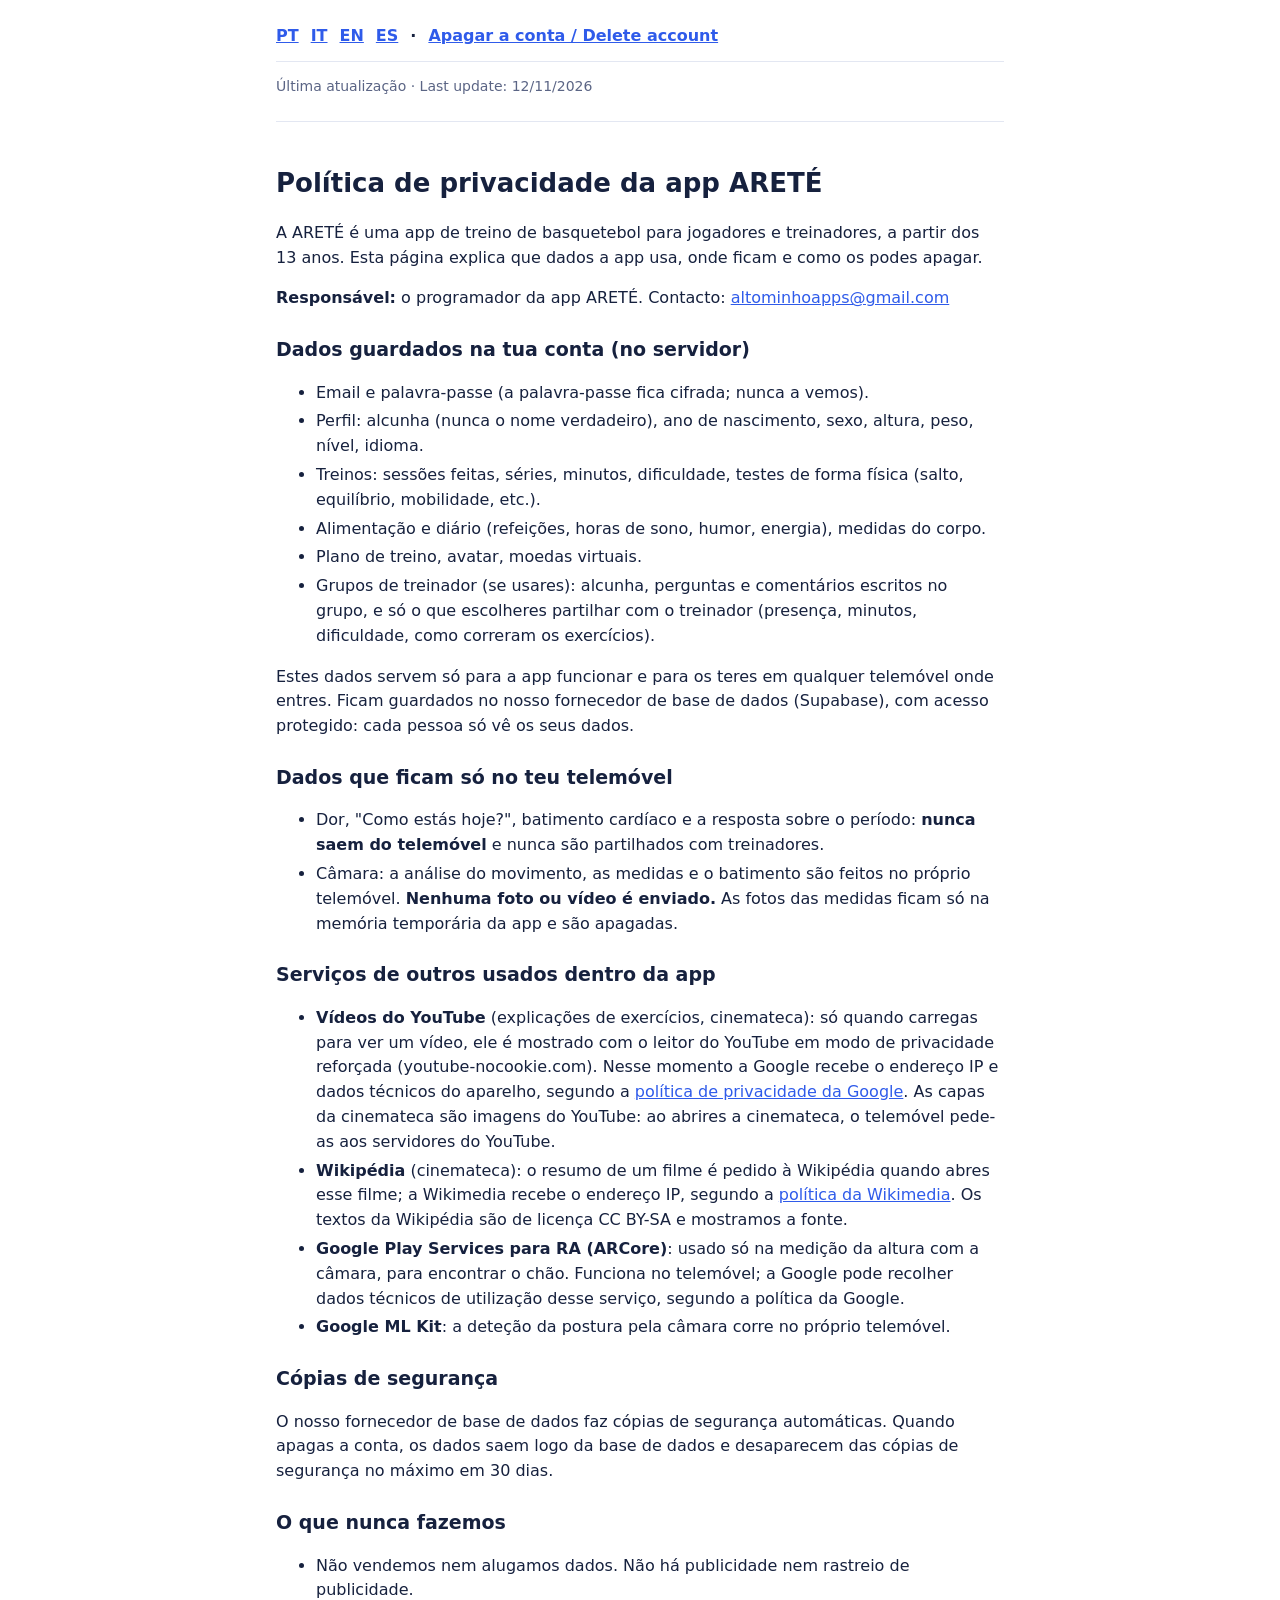
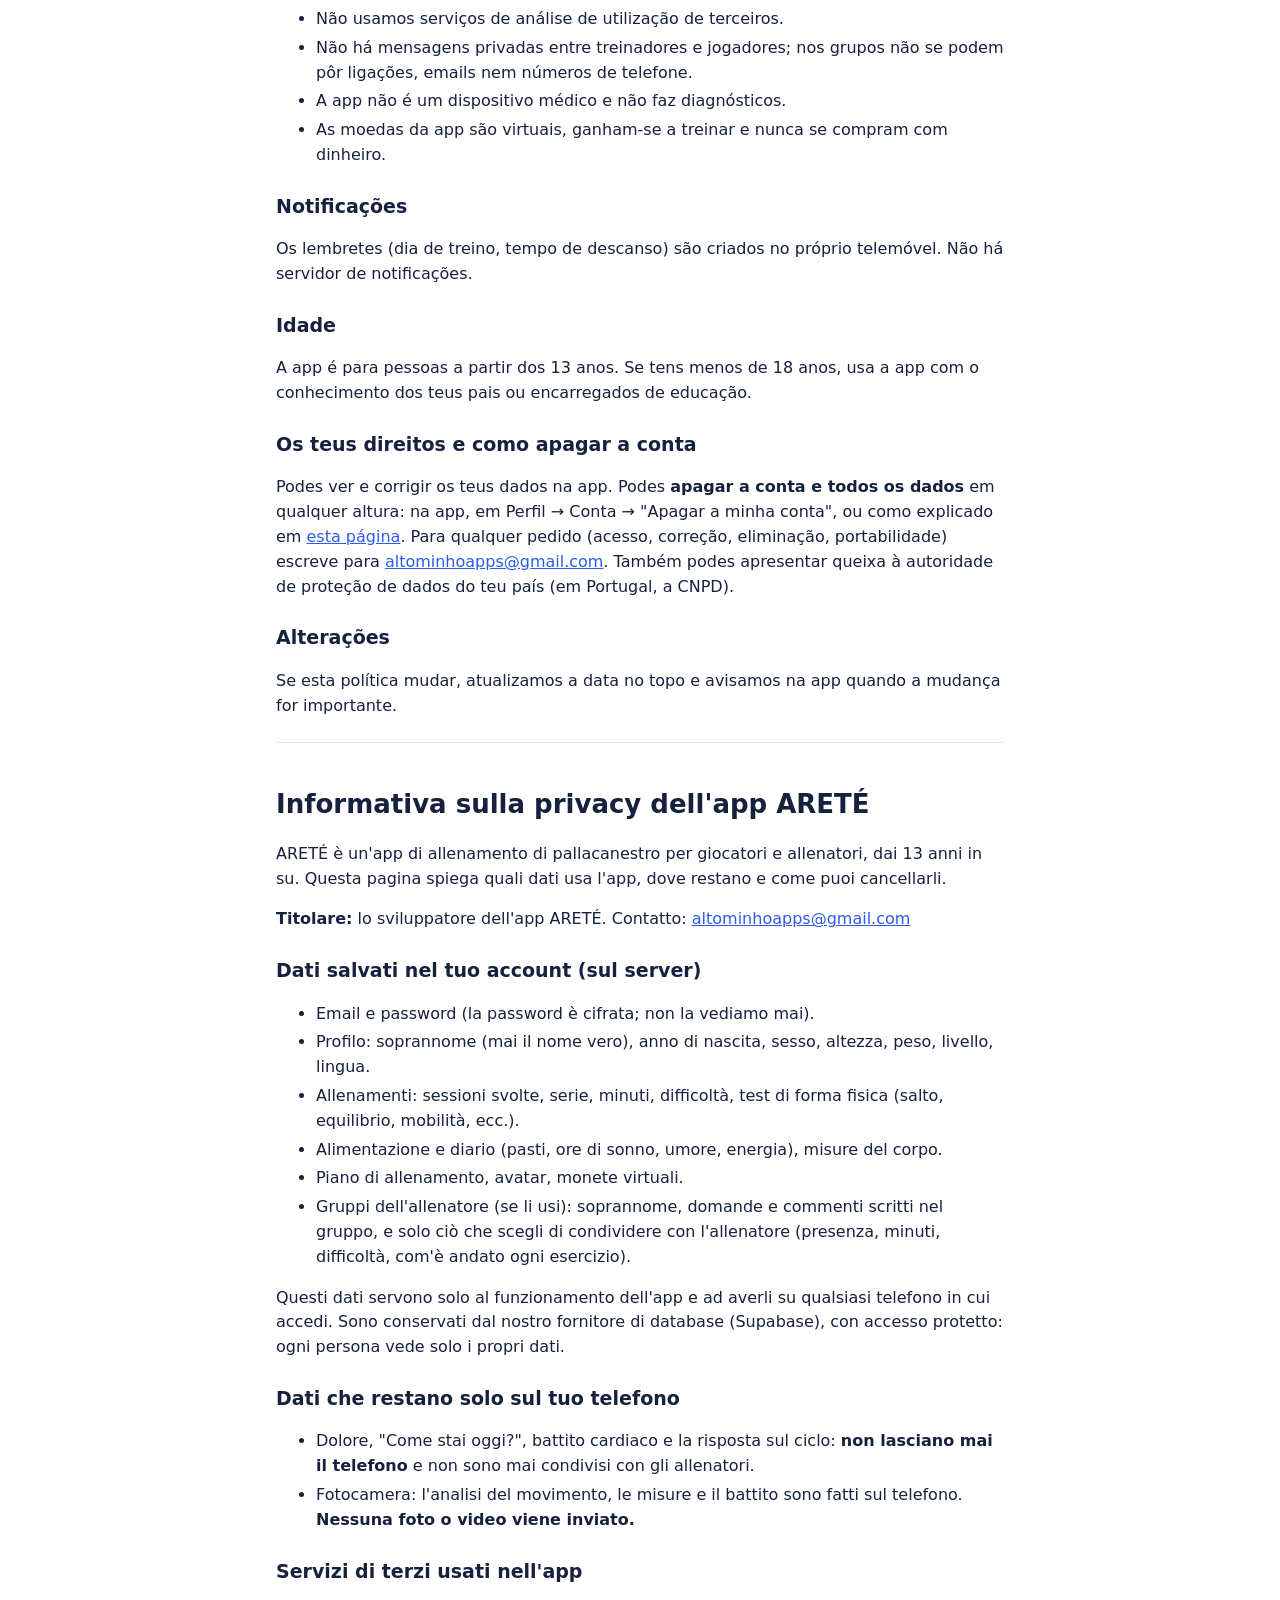
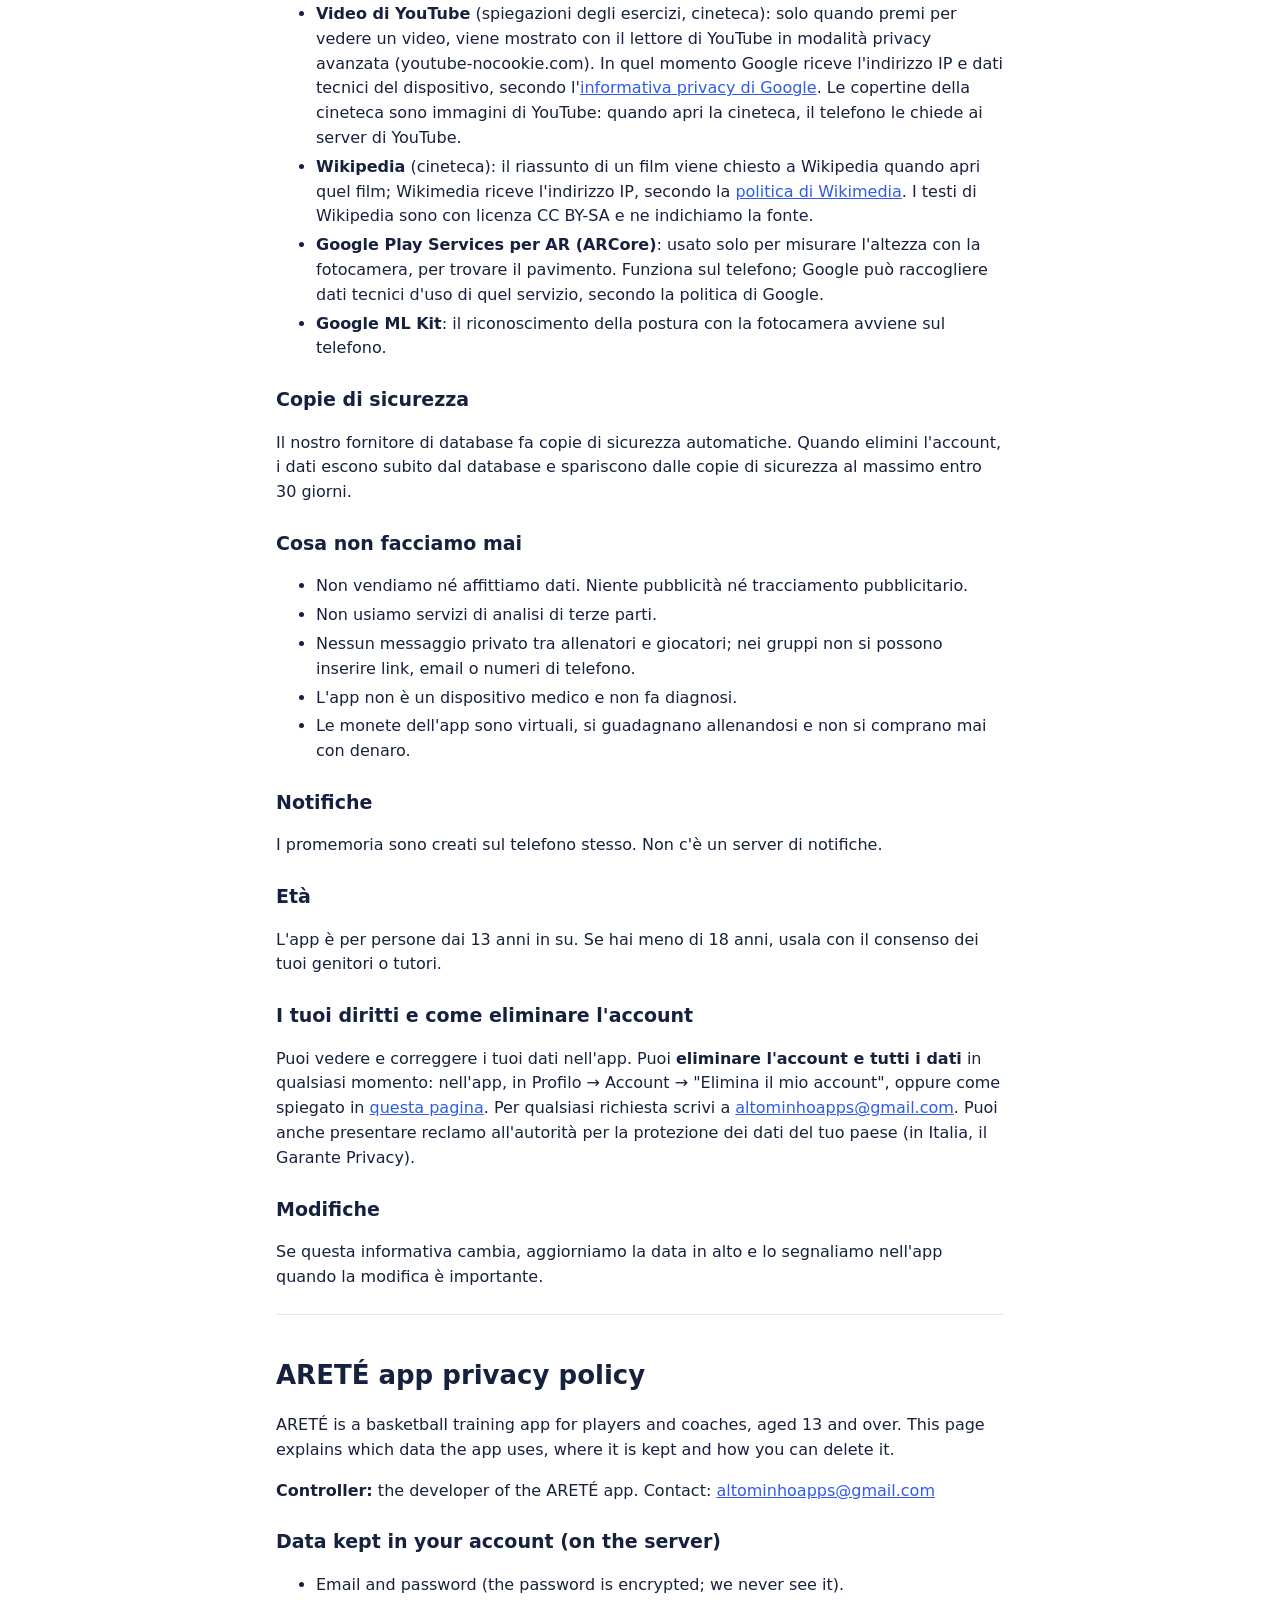
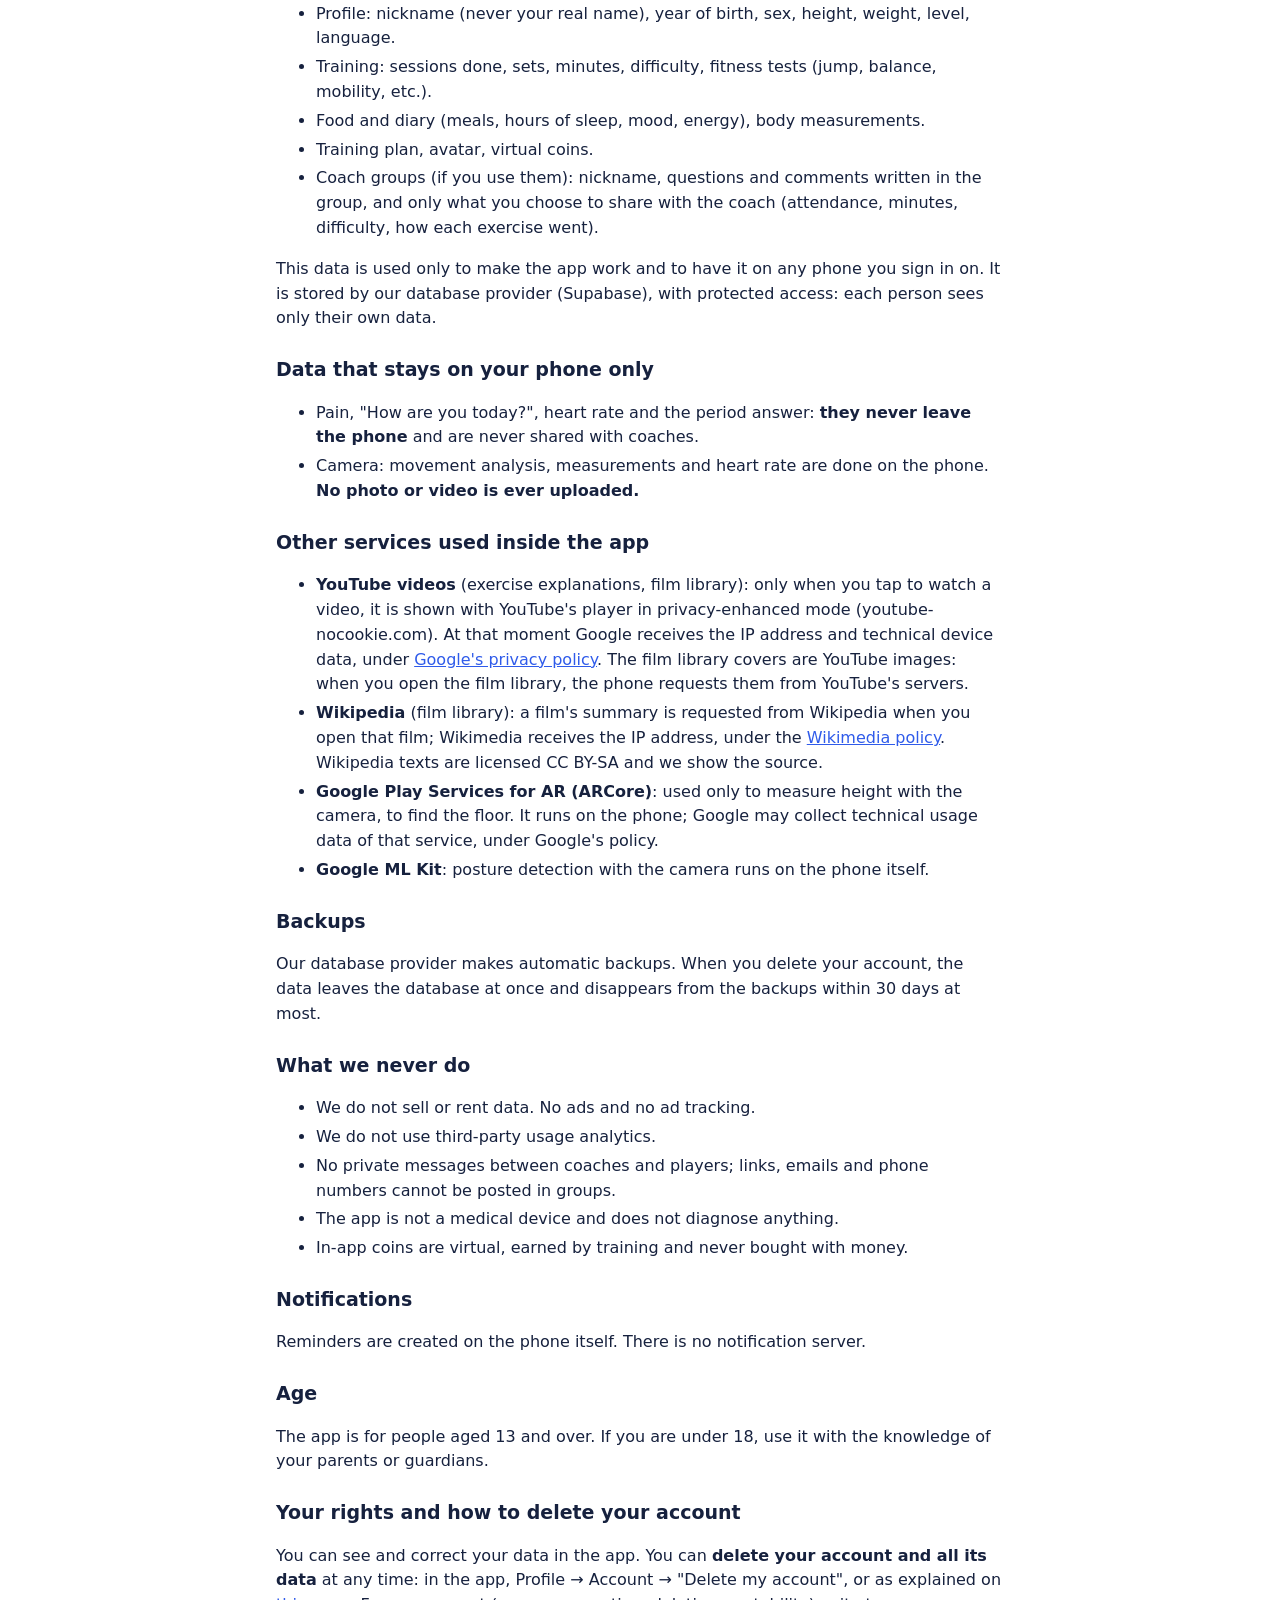
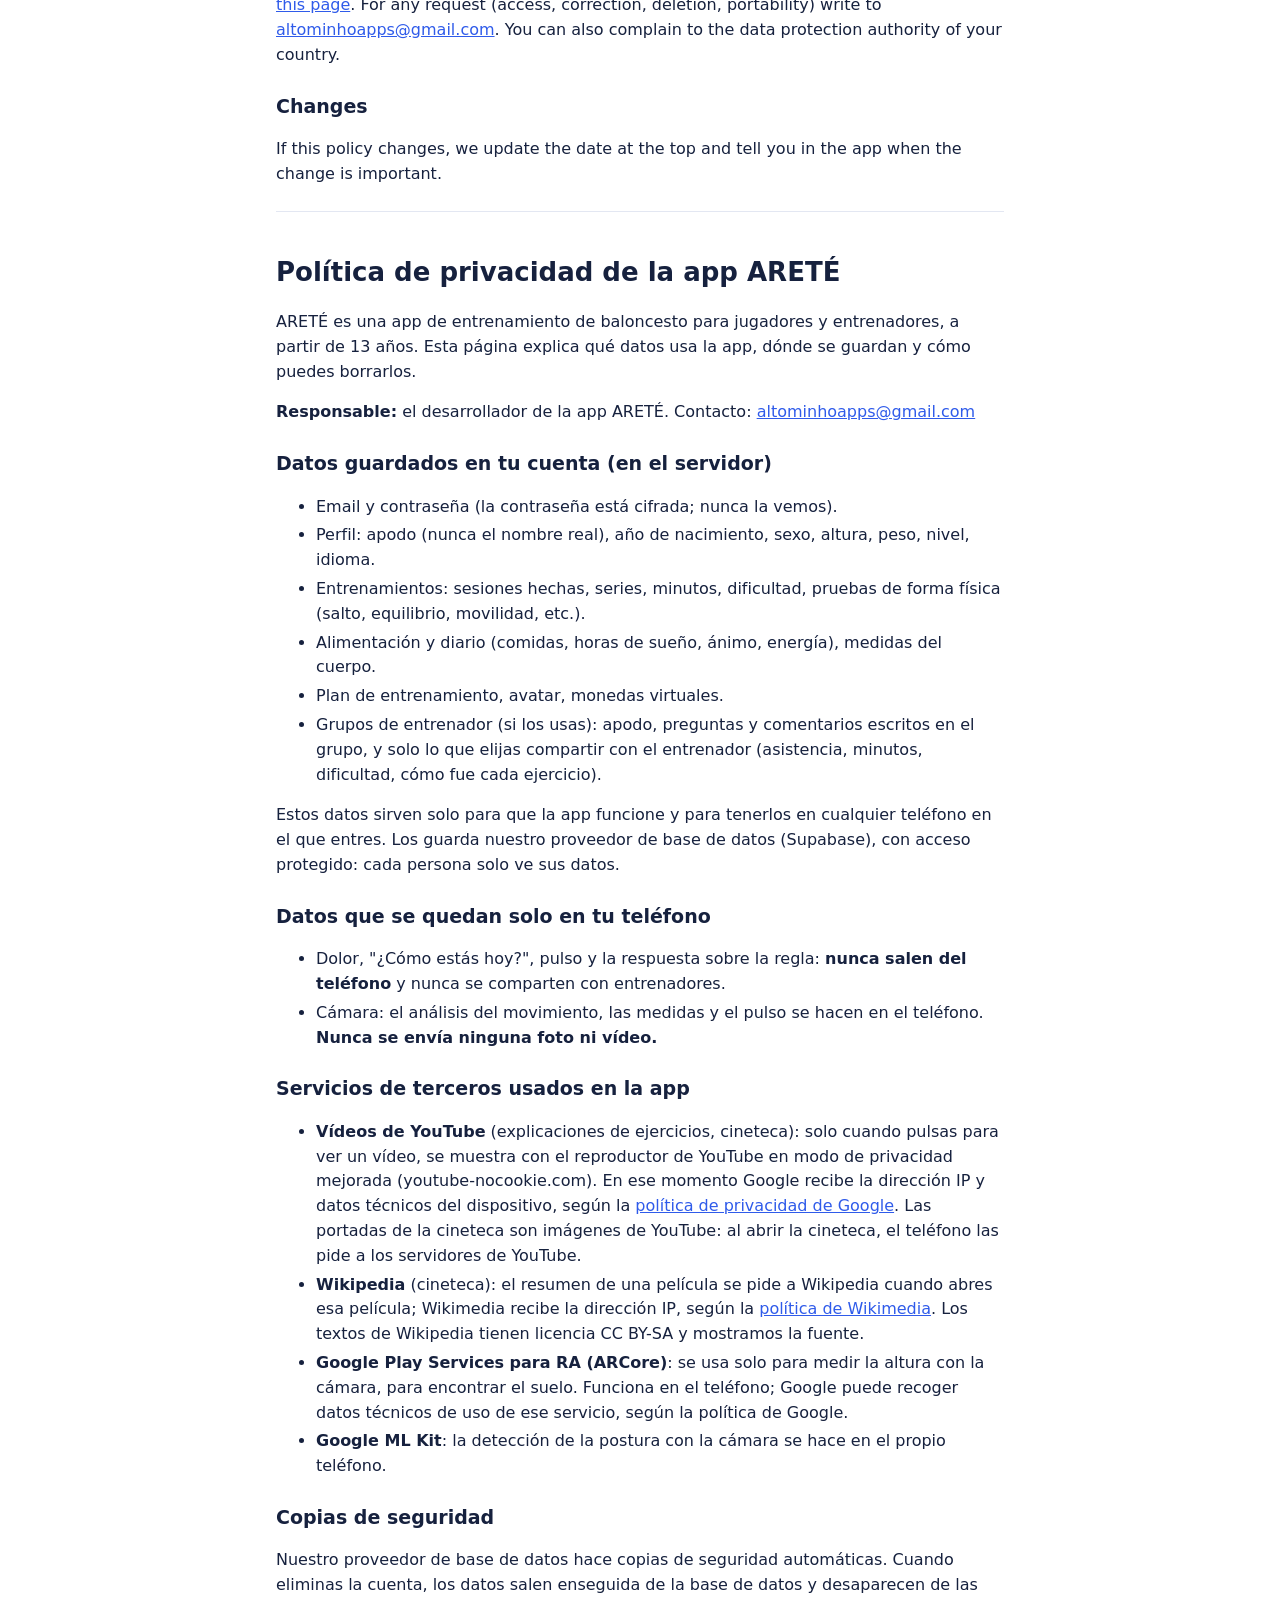
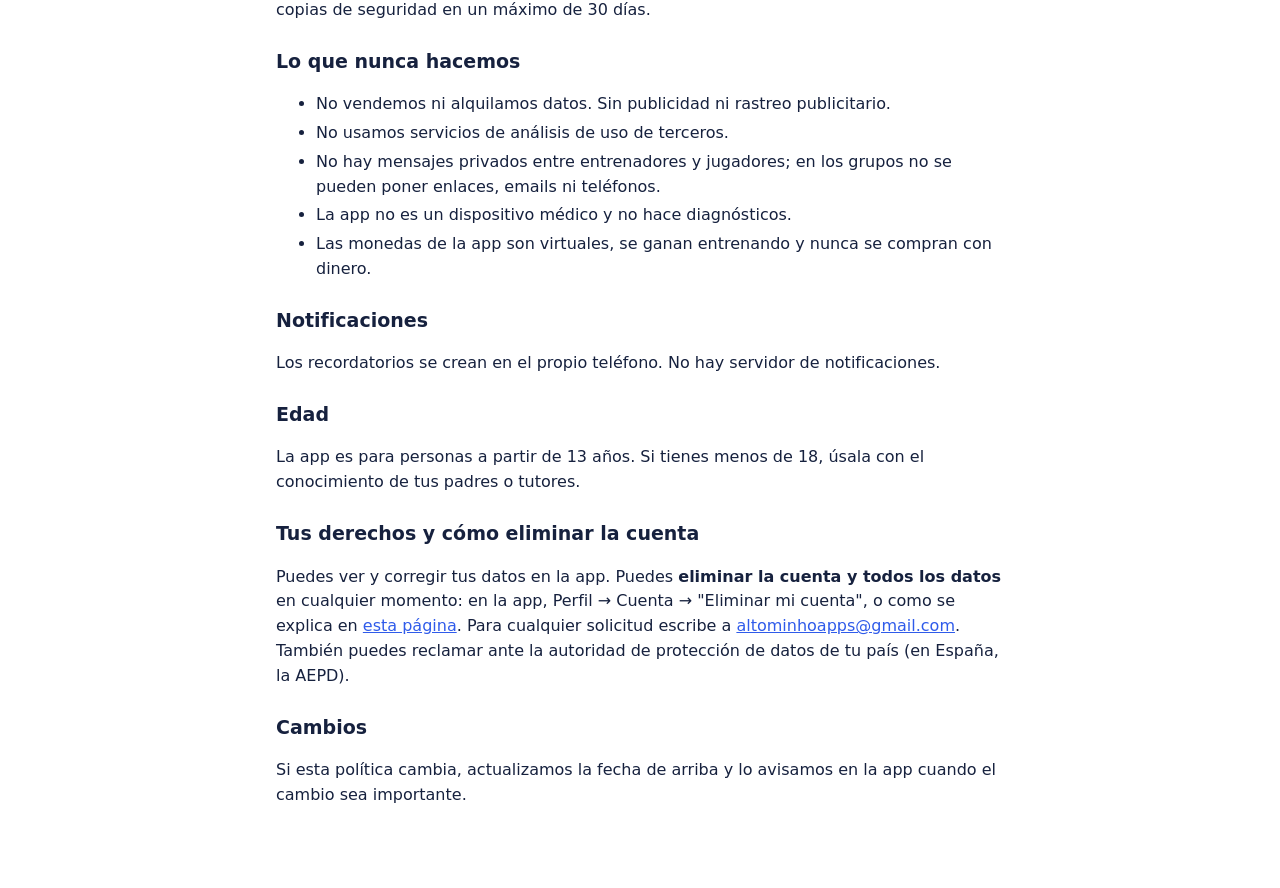
==== commit 14dcf442: "Privacy: film library covers come from YouTube" ====
--- a/privacy.html
+++ b/privacy.html
@@ -36,7 +36,7 @@
 
 <h2>Serviços de outros usados dentro da app</h2>
 <ul>
-<li><strong>Vídeos do YouTube</strong> (explicações de exercícios, cinemateca): só quando carregas para ver um vídeo, ele é mostrado com o leitor do YouTube em modo de privacidade reforçada (youtube-nocookie.com). Nesse momento a Google recebe o endereço IP e dados técnicos do aparelho, segundo a <a href="https://policies.google.com/privacy">política de privacidade da Google</a>.</li>
+<li><strong>Vídeos do YouTube</strong> (explicações de exercícios, cinemateca): só quando carregas para ver um vídeo, ele é mostrado com o leitor do YouTube em modo de privacidade reforçada (youtube-nocookie.com). Nesse momento a Google recebe o endereço IP e dados técnicos do aparelho, segundo a <a href="https://policies.google.com/privacy">política de privacidade da Google</a>. As capas da cinemateca são imagens do YouTube: ao abrires a cinemateca, o telemóvel pede-as aos servidores do YouTube.</li>
 <li><strong>Wikipédia</strong> (cinemateca): o resumo de um filme é pedido à Wikipédia quando abres esse filme; a Wikimedia recebe o endereço IP, segundo a <a href="https://foundation.wikimedia.org/wiki/Policy:Privacy_policy">política da Wikimedia</a>. Os textos da Wikipédia são de licença CC BY-SA e mostramos a fonte.</li>
 <li><strong>Google Play Services para RA (ARCore)</strong>: usado só na medição da altura com a câmara, para encontrar o chão. Funciona no telemóvel; a Google pode recolher dados técnicos de utilização desse serviço, segundo a política da Google.</li>
 <li><strong>Google ML Kit</strong>: a deteção da postura pela câmara corre no próprio telemóvel.</li>
@@ -88,7 +88,7 @@
 </ul>
 <h2>Servizi di terzi usati nell'app</h2>
 <ul>
-<li><strong>Video di YouTube</strong> (spiegazioni degli esercizi, cineteca): solo quando premi per vedere un video, viene mostrato con il lettore di YouTube in modalità privacy avanzata (youtube-nocookie.com). In quel momento Google riceve l'indirizzo IP e dati tecnici del dispositivo, secondo l'<a href="https://policies.google.com/privacy">informativa privacy di Google</a>.</li>
+<li><strong>Video di YouTube</strong> (spiegazioni degli esercizi, cineteca): solo quando premi per vedere un video, viene mostrato con il lettore di YouTube in modalità privacy avanzata (youtube-nocookie.com). In quel momento Google riceve l'indirizzo IP e dati tecnici del dispositivo, secondo l'<a href="https://policies.google.com/privacy">informativa privacy di Google</a>. Le copertine della cineteca sono immagini di YouTube: quando apri la cineteca, il telefono le chiede ai server di YouTube.</li>
 <li><strong>Wikipedia</strong> (cineteca): il riassunto di un film viene chiesto a Wikipedia quando apri quel film; Wikimedia riceve l'indirizzo IP, secondo la <a href="https://foundation.wikimedia.org/wiki/Policy:Privacy_policy">politica di Wikimedia</a>. I testi di Wikipedia sono con licenza CC BY-SA e ne indichiamo la fonte.</li>
 <li><strong>Google Play Services per AR (ARCore)</strong>: usato solo per misurare l'altezza con la fotocamera, per trovare il pavimento. Funziona sul telefono; Google può raccogliere dati tecnici d'uso di quel servizio, secondo la politica di Google.</li>
 <li><strong>Google ML Kit</strong>: il riconoscimento della postura con la fotocamera avviene sul telefono.</li>
@@ -136,7 +136,7 @@
 </ul>
 <h2>Other services used inside the app</h2>
 <ul>
-<li><strong>YouTube videos</strong> (exercise explanations, film library): only when you tap to watch a video, it is shown with YouTube's player in privacy-enhanced mode (youtube-nocookie.com). At that moment Google receives the IP address and technical device data, under <a href="https://policies.google.com/privacy">Google's privacy policy</a>.</li>
+<li><strong>YouTube videos</strong> (exercise explanations, film library): only when you tap to watch a video, it is shown with YouTube's player in privacy-enhanced mode (youtube-nocookie.com). At that moment Google receives the IP address and technical device data, under <a href="https://policies.google.com/privacy">Google's privacy policy</a>. The film library covers are YouTube images: when you open the film library, the phone requests them from YouTube's servers.</li>
 <li><strong>Wikipedia</strong> (film library): a film's summary is requested from Wikipedia when you open that film; Wikimedia receives the IP address, under the <a href="https://foundation.wikimedia.org/wiki/Policy:Privacy_policy">Wikimedia policy</a>. Wikipedia texts are licensed CC BY-SA and we show the source.</li>
 <li><strong>Google Play Services for AR (ARCore)</strong>: used only to measure height with the camera, to find the floor. It runs on the phone; Google may collect technical usage data of that service, under Google's policy.</li>
 <li><strong>Google ML Kit</strong>: posture detection with the camera runs on the phone itself.</li>
@@ -184,7 +184,7 @@
 </ul>
 <h2>Servicios de terceros usados en la app</h2>
 <ul>
-<li><strong>Vídeos de YouTube</strong> (explicaciones de ejercicios, cineteca): solo cuando pulsas para ver un vídeo, se muestra con el reproductor de YouTube en modo de privacidad mejorada (youtube-nocookie.com). En ese momento Google recibe la dirección IP y datos técnicos del dispositivo, según la <a href="https://policies.google.com/privacy">política de privacidad de Google</a>.</li>
+<li><strong>Vídeos de YouTube</strong> (explicaciones de ejercicios, cineteca): solo cuando pulsas para ver un vídeo, se muestra con el reproductor de YouTube en modo de privacidad mejorada (youtube-nocookie.com). En ese momento Google recibe la dirección IP y datos técnicos del dispositivo, según la <a href="https://policies.google.com/privacy">política de privacidad de Google</a>. Las portadas de la cineteca son imágenes de YouTube: al abrir la cineteca, el teléfono las pide a los servidores de YouTube.</li>
 <li><strong>Wikipedia</strong> (cineteca): el resumen de una película se pide a Wikipedia cuando abres esa película; Wikimedia recibe la dirección IP, según la <a href="https://foundation.wikimedia.org/wiki/Policy:Privacy_policy">política de Wikimedia</a>. Los textos de Wikipedia tienen licencia CC BY-SA y mostramos la fuente.</li>
 <li><strong>Google Play Services para RA (ARCore)</strong>: se usa solo para medir la altura con la cámara, para encontrar el suelo. Funciona en el teléfono; Google puede recoger datos técnicos de uso de ese servicio, según la política de Google.</li>
 <li><strong>Google ML Kit</strong>: la detección de la postura con la cámara se hace en el propio teléfono.</li>
